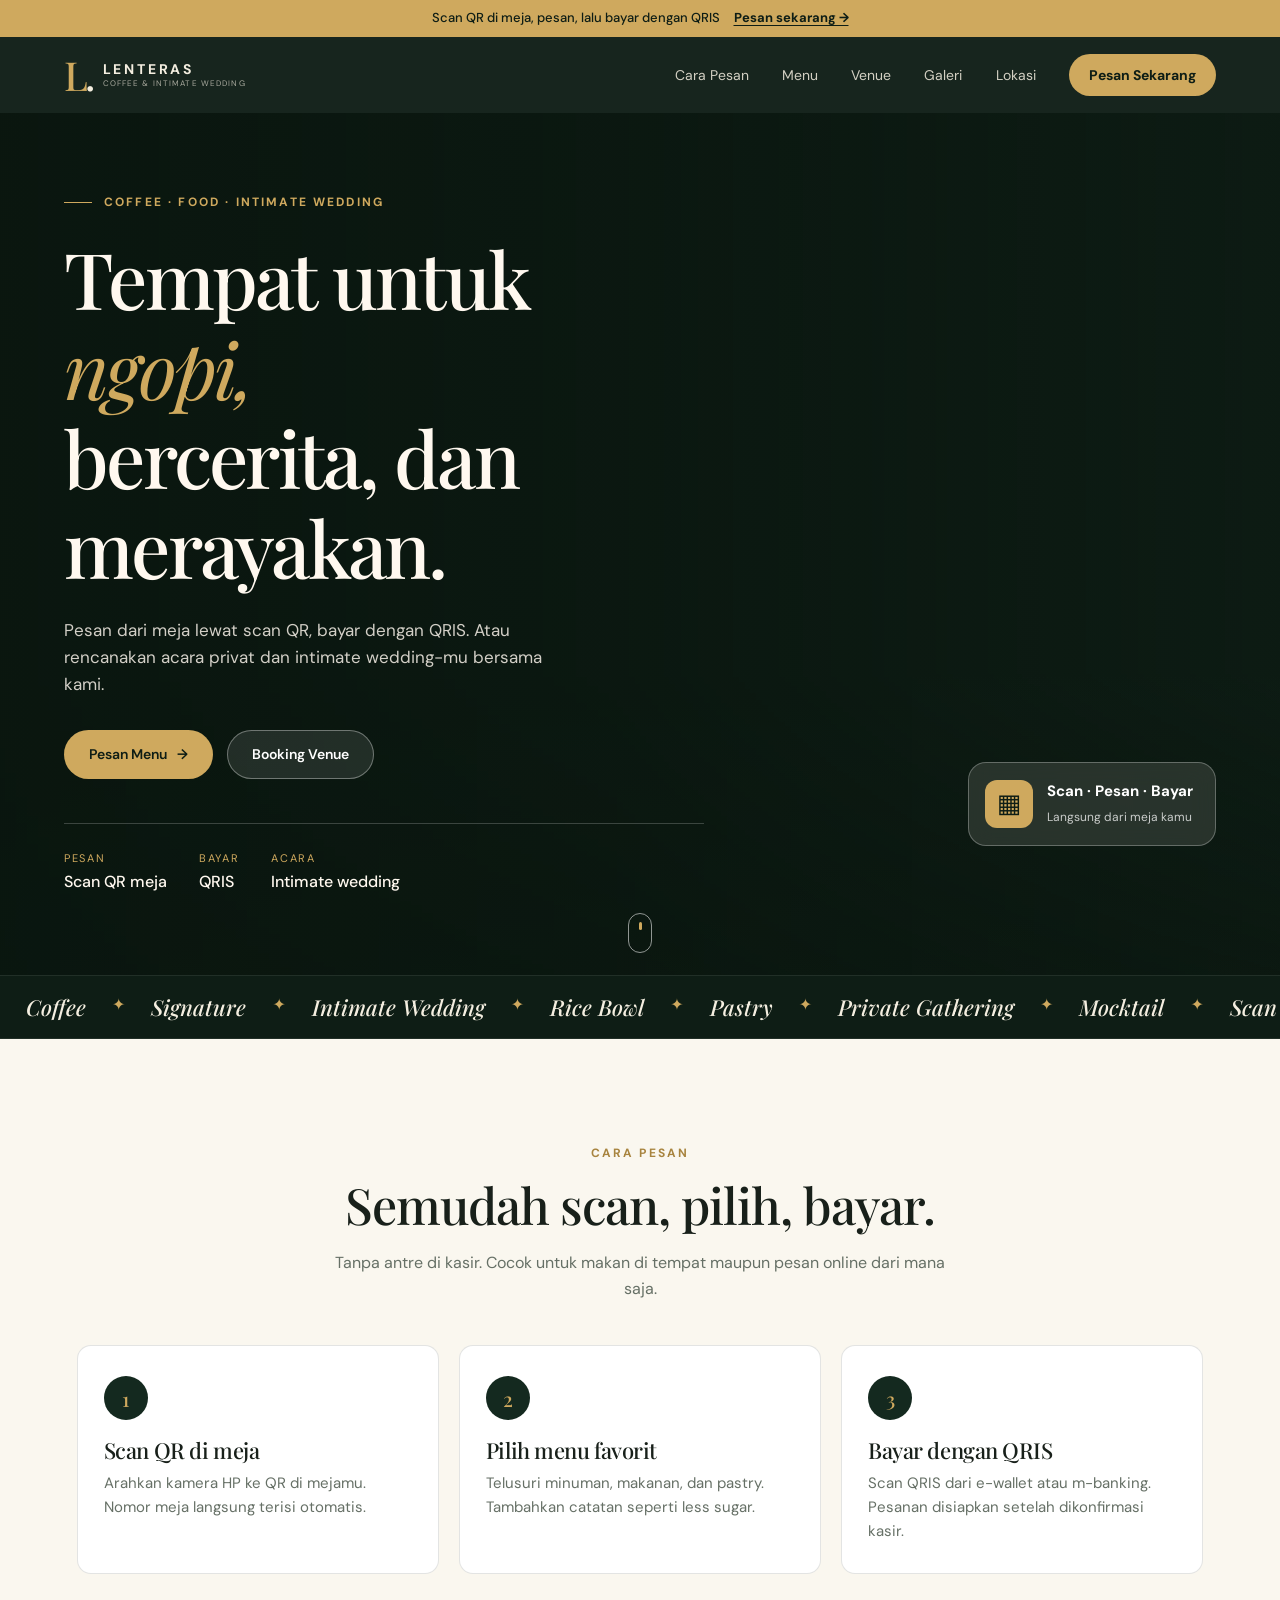
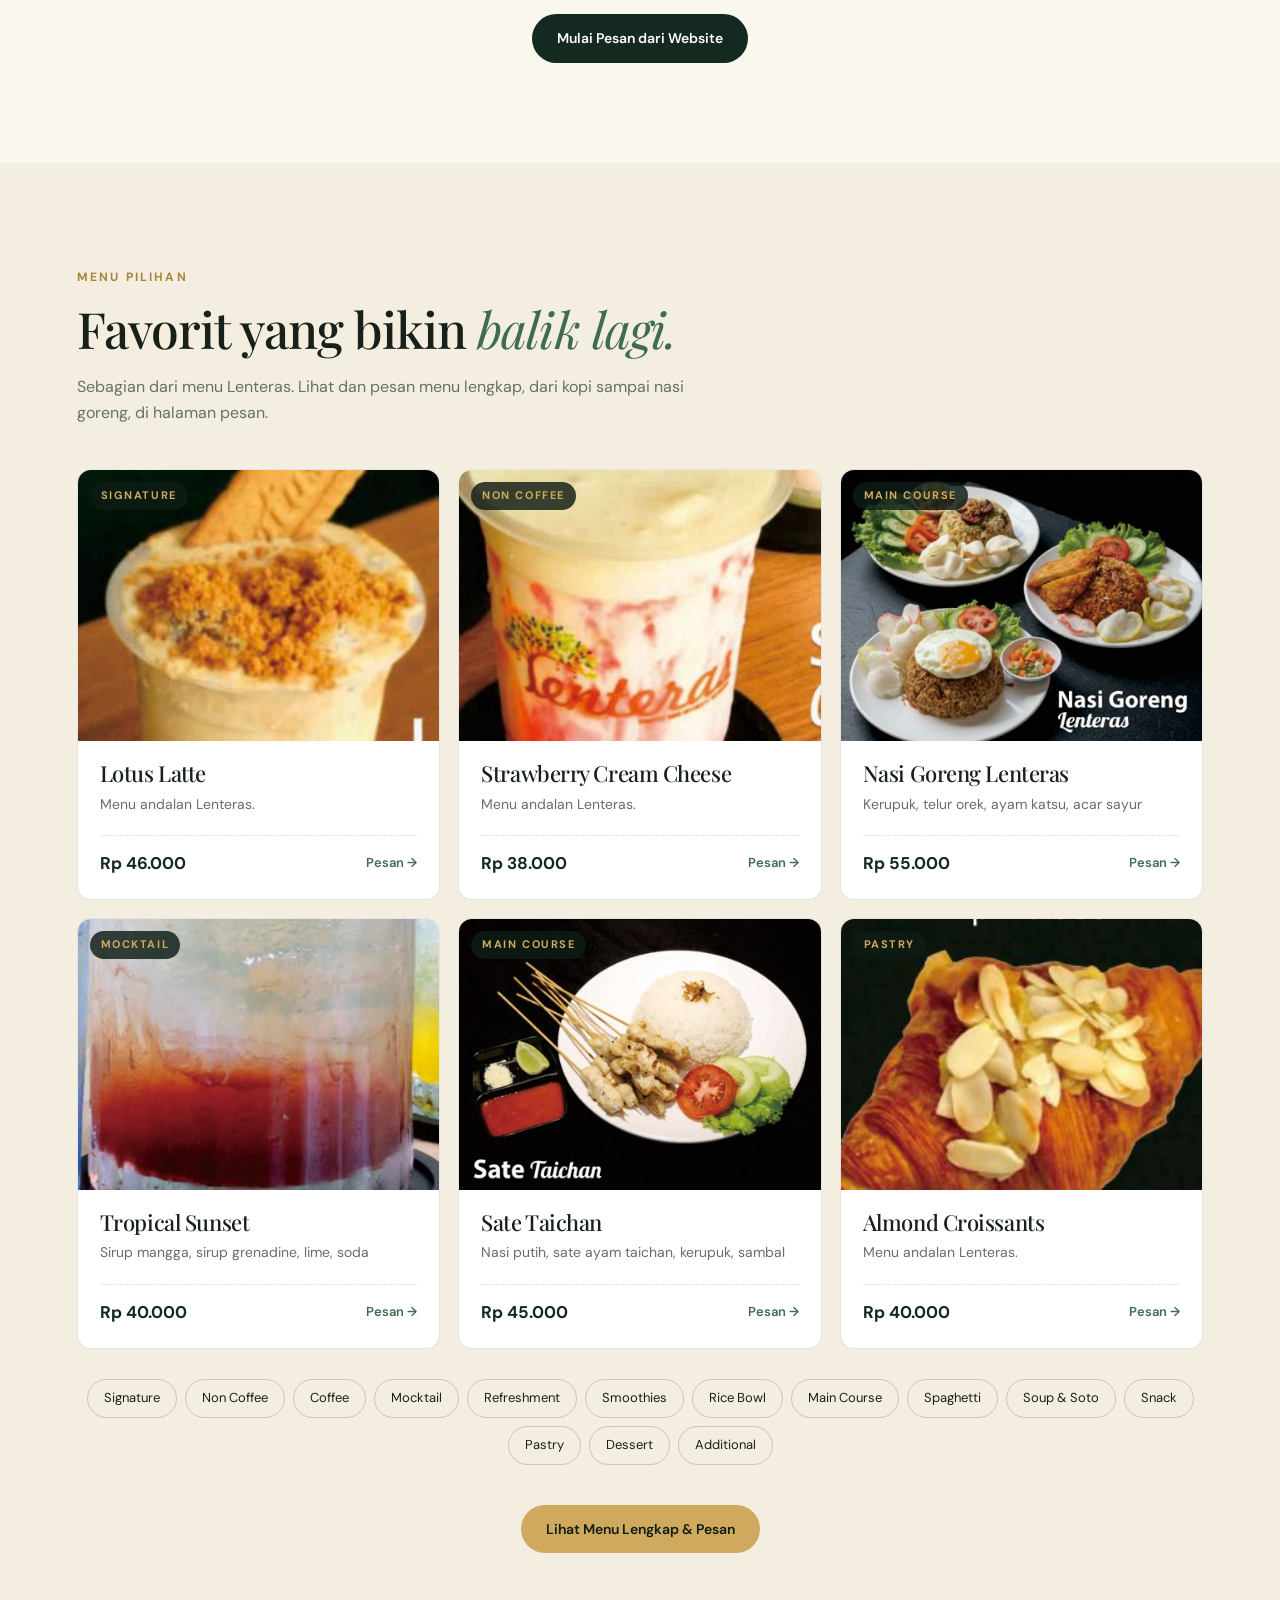
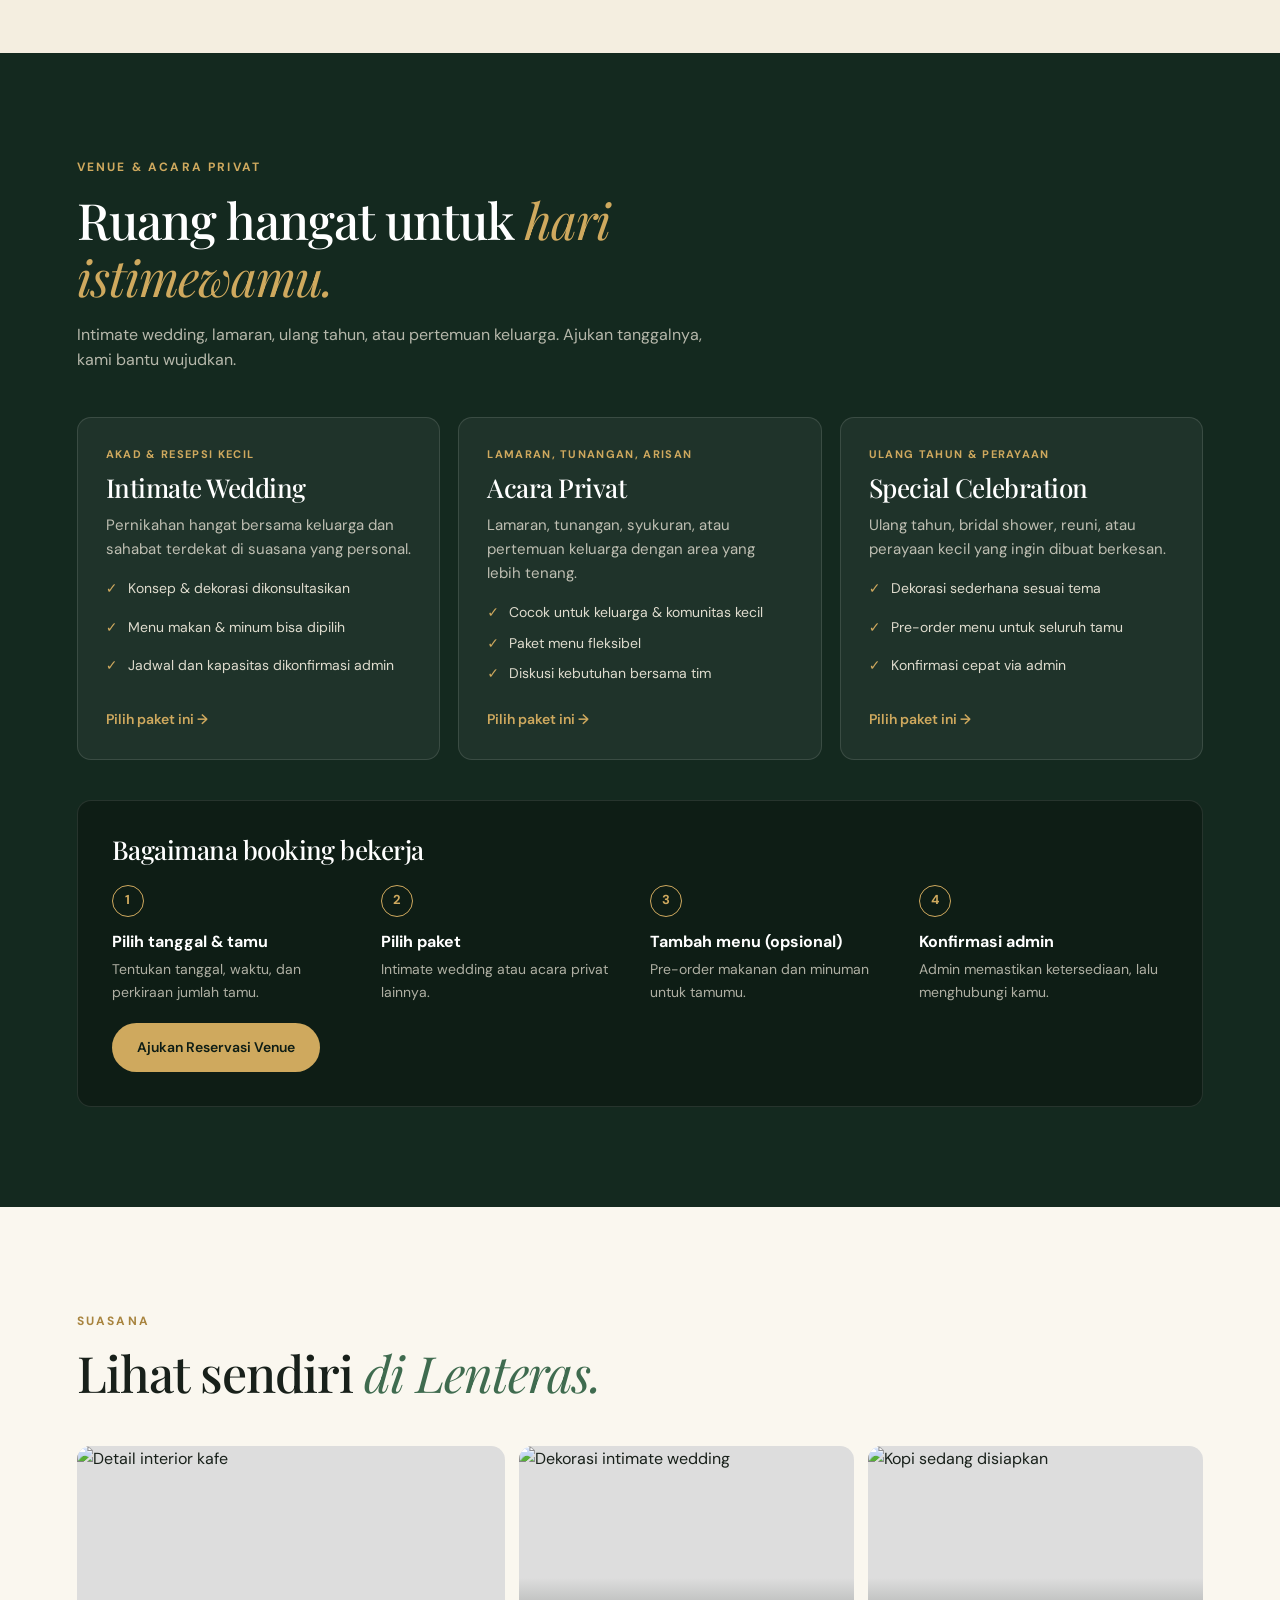
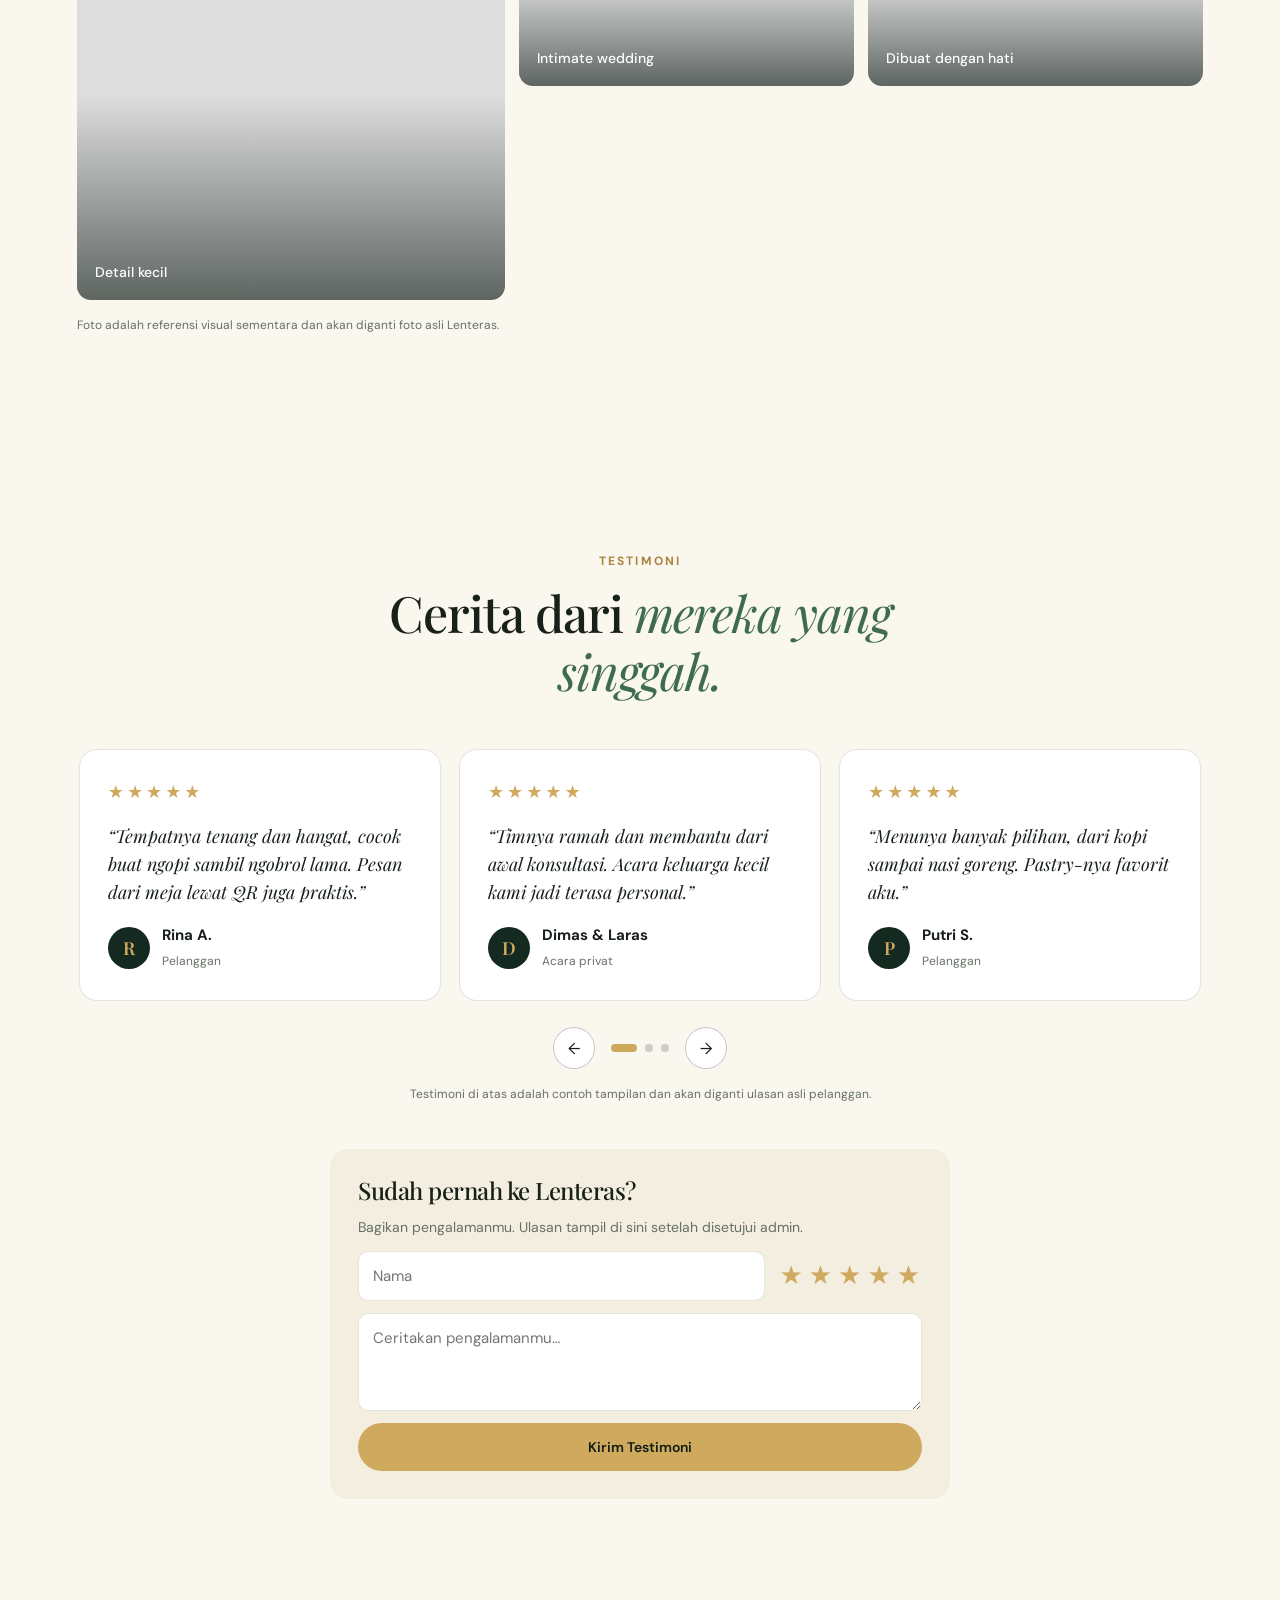
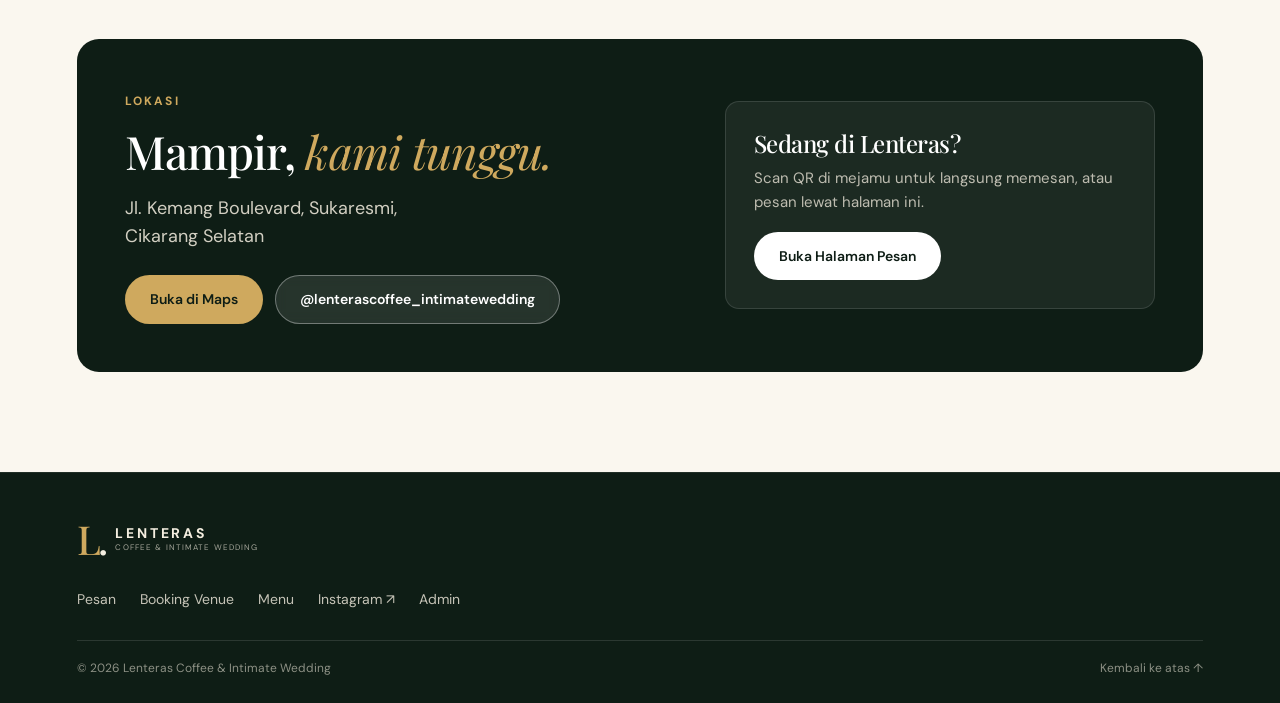
==== index.html @ 44ecfb8f "landingpage commit" ====
<!DOCTYPE html>
<html lang="id">
<head>
  <meta charset="UTF-8">
  <meta name="viewport" content="width=device-width, initial-scale=1.0">
  <meta name="theme-color" content="#12251c">
  <meta name="description" content="Lenteras Coffee & Intimate Wedding — pesan menu lewat scan QR, bayar dengan QRIS, dan booking venue untuk acara privat.">
  <title>Lenteras — Coffee & Intimate Wedding</title>
  <link rel="preconnect" href="https://fonts.googleapis.com">
  <link rel="preconnect" href="https://fonts.gstatic.com" crossorigin>
  <link href="https://fonts.googleapis.com/css2?family=DM+Sans:wght@400;500;600;700&family=Playfair+Display:ital,wght@0,400;0,500;0,600;0,700;1,400;1,500&display=swap" rel="stylesheet">
  <link rel="stylesheet" href="style.css">
  <link rel="stylesheet" href="responsive.css">
</head>
<body>
  <div class="announcement">
    <span>Scan QR di meja, pesan, lalu bayar dengan QRIS</span>
    <a href="order.html">Pesan sekarang →</a>
  </div>

  <header class="site-header" id="top">
    <a class="brand" href="#top" aria-label="Lenteras beranda">
      <span class="brand-mark">L<span>.</span></span>
      <span class="brand-copy"><strong>LENTERAS</strong><small>COFFEE & INTIMATE WEDDING</small></span>
    </a>
    <button class="menu-toggle" aria-label="Buka navigasi" aria-expanded="false"><span></span><span></span></button>
    <nav class="main-nav" aria-label="Navigasi utama">
      <a href="#cara-pesan">Cara Pesan</a>
      <a href="#menu">Menu</a>
      <a href="#venue">Venue</a>
      <a href="#gallery">Galeri</a>
      <a href="#kontak">Lokasi</a>
      <a class="nav-cta" href="order.html">Pesan Sekarang</a>
    </nav>
  </header>

  <main>
    <section class="hero">
      <div class="hero-image" role="img" aria-label="Suasana Lenteras yang hangat"></div>
      <div class="hero-shade"></div>
      <div class="hero-content">
        <p class="eyebrow"><span></span> COFFEE · FOOD · INTIMATE WEDDING</p>
        <h1>Tempat untuk <em>ngopi,</em><br>bercerita, dan<br>merayakan.</h1>
        <p class="hero-description">Pesan dari meja lewat scan QR, bayar dengan QRIS. Atau rencanakan acara privat dan intimate wedding-mu bersama kami.</p>
        <div class="hero-actions">
          <a class="btn btn-gold" href="order.html">Pesan Menu <span>→</span></a>
          <a class="btn btn-glass" href="booking.html">Booking Venue</a>
        </div>
        <dl class="hero-facts">
          <div><dt>Pesan</dt><dd>Scan QR meja</dd></div>
          <div><dt>Bayar</dt><dd>QRIS</dd></div>
          <div><dt>Acara</dt><dd>Intimate wedding</dd></div>
        </dl>
      </div>
      <div class="hero-badge" aria-hidden="true">
        <span class="hb-icon">▦</span>
        <div><b>Scan · Pesan · Bayar</b><small>Langsung dari meja kamu</small></div>
      </div>
      <a class="scroll-cue" href="#cara-pesan" aria-label="Scroll ke bawah"><span></span></a>
    </section>

    <div class="marquee" aria-hidden="true"><div class="marquee-track" id="marqueeTrack"></div></div>

    <section class="how section-pad" id="cara-pesan">
      <div class="section-head center">
        <span class="kicker">CARA PESAN</span>
        <h2>Semudah scan, pilih, bayar.</h2>
        <p>Tanpa antre di kasir. Cocok untuk makan di tempat maupun pesan online dari mana saja.</p>
      </div>
      <ol class="steps">
        <li><span class="step-no">1</span><h3>Scan QR di meja</h3><p>Arahkan kamera HP ke QR di mejamu. Nomor meja langsung terisi otomatis.</p></li>
        <li><span class="step-no">2</span><h3>Pilih menu favorit</h3><p>Telusuri minuman, makanan, dan pastry. Tambahkan catatan seperti less sugar.</p></li>
        <li><span class="step-no">3</span><h3>Bayar dengan QRIS</h3><p>Scan QRIS dari e-wallet atau m-banking. Pesanan disiapkan setelah dikonfirmasi kasir.</p></li>
      </ol>
      <div class="center-action">
        <a class="btn btn-dark" href="order.html">Mulai Pesan dari Website</a>
      </div>
    </section>

    <section class="menu-section section-pad" id="menu">
      <div class="section-head">
        <span class="kicker">MENU PILIHAN</span>
        <h2>Favorit yang bikin <em>balik lagi.</em></h2>
        <p>Sebagian dari menu Lenteras. Lihat dan pesan menu lengkap, dari kopi sampai nasi goreng, di halaman pesan.</p>
      </div>
      <div class="fav-grid" id="favGrid"></div>
      <div class="cat-strip" id="catStrip" aria-label="Kategori menu"></div>
      <div class="center-action"><a class="btn btn-gold" href="order.html">Lihat Menu Lengkap &amp; Pesan</a></div>
    </section>

    <section class="venue-section section-pad" id="venue">
      <div class="section-head">
        <span class="kicker">VENUE &amp; ACARA PRIVAT</span>
        <h2>Ruang hangat untuk <em>hari istimewamu.</em></h2>
        <p>Intimate wedding, lamaran, ulang tahun, atau pertemuan keluarga. Ajukan tanggalnya, kami bantu wujudkan.</p>
      </div>
      <div class="pkg-grid" id="pkgGrid"></div>
      <div class="book-flow">
        <h3>Bagaimana booking bekerja</h3>
        <ol>
          <li><b>Pilih tanggal &amp; tamu</b><span>Tentukan tanggal, waktu, dan perkiraan jumlah tamu.</span></li>
          <li><b>Pilih paket</b><span>Intimate wedding atau acara privat lainnya.</span></li>
          <li><b>Tambah menu (opsional)</b><span>Pre-order makanan dan minuman untuk tamumu.</span></li>
          <li><b>Konfirmasi admin</b><span>Admin memastikan ketersediaan, lalu menghubungi kamu.</span></li>
        </ol>
        <a class="btn btn-gold" href="booking.html">Ajukan Reservasi Venue</a>
      </div>
    </section>

    <section class="gallery-section section-pad" id="gallery">
      <div class="section-head">
        <span class="kicker">SUASANA</span>
        <h2>Lihat sendiri <em>di Lenteras.</em></h2>
      </div>
      <div class="gallery-grid">
        <div class="gallery-item gallery-tall"><img src="https://images.unsplash.com/photo-1493857671505-72967e2e2760?auto=format&fit=crop&w=1000&q=85" alt="Detail interior kafe" loading="lazy"><span>Detail kecil</span></div>
        <div class="gallery-item"><img src="https://images.unsplash.com/photo-1519167758481-83f550bb49b3?auto=format&fit=crop&w=900&q=85" alt="Dekorasi intimate wedding" loading="lazy"><span>Intimate wedding</span></div>
        <div class="gallery-item"><img src="https://images.unsplash.com/photo-1495474472287-4d71bcdd2085?auto=format&fit=crop&w=900&q=85" alt="Kopi sedang disiapkan" loading="lazy"><span>Dibuat dengan hati</span></div>
      </div>
      <p class="disclaimer">Foto adalah referensi visual sementara dan akan diganti foto asli Lenteras.</p>
    </section>

    <section class="testi-section section-pad" id="testimoni">
      <div class="section-head center">
        <span class="kicker">TESTIMONI</span>
        <h2>Cerita dari <em>mereka yang singgah.</em></h2>
      </div>
      <div class="testi" id="testi">
        <div class="testi-track" id="testiTrack"></div>
        <div class="testi-nav"><button type="button" id="tPrev" aria-label="Sebelumnya">←</button><div class="testi-dots" id="tDots"></div><button type="button" id="tNext" aria-label="Berikutnya">→</button></div>
      </div>
      <p class="disclaimer center" id="testiNote">Testimoni di atas adalah contoh tampilan dan akan diganti ulasan asli pelanggan.</p>
      <form class="review-form" id="reviewForm">
        <h3>Sudah pernah ke Lenteras?</h3>
        <p>Bagikan pengalamanmu. Ulasan tampil di sini setelah disetujui admin.</p>
        <div class="grid-2r">
          <input id="rvName" type="text" placeholder="Nama" maxlength="40" required aria-label="Nama">
          <div class="stars-input" id="rvStars" role="radiogroup" aria-label="Penilaian"></div>
        </div>
        <textarea id="rvText" rows="3" maxlength="300" placeholder="Ceritakan pengalamanmu…" required aria-label="Ulasan"></textarea>
        <button class="btn btn-gold" type="submit">Kirim Testimoni</button>
      </form>
    </section>

    <section class="contact-section section-pad" id="kontak">
      <div class="contact-card">
        <div>
          <span class="kicker light">LOKASI</span>
          <h2>Mampir, <em>kami tunggu.</em></h2>
          <p class="contact-addr">Jl. Kemang Boulevard, Sukaresmi,<br>Cikarang Selatan</p>
          <div class="contact-actions">
            <a class="btn btn-gold" href="https://www.google.com/maps/search/?api=1&query=Lenteras+Coffee+Intimate+Wedding+Jl.+Kemang+Boulevard+Sukaresmi+Cikarang+Selatan" target="_blank" rel="noopener">Buka di Maps</a>
            <a class="btn btn-glass" href="https://www.instagram.com/lenterascoffee_intimatewedding/" target="_blank" rel="noopener">@lenterascoffee_intimatewedding</a>
          </div>
        </div>
        <div class="contact-cta">
          <h3>Sedang di Lenteras?</h3>
          <p>Scan QR di mejamu untuk langsung memesan, atau pesan lewat halaman ini.</p>
          <a class="btn btn-light" href="order.html">Buka Halaman Pesan</a>
        </div>
      </div>
    </section>
  </main>

  <footer class="site-footer">
    <a class="brand footer-brand" href="#top"><span class="brand-mark">L<span>.</span></span><span class="brand-copy"><strong>LENTERAS</strong><small>COFFEE & INTIMATE WEDDING</small></span></a>
    <div class="footer-links"><a href="order.html">Pesan</a><a href="booking.html">Booking Venue</a><a href="#menu">Menu</a><a href="https://www.instagram.com/lenterascoffee_intimatewedding/" target="_blank" rel="noopener">Instagram ↗</a><a href="admin.html">Admin</a></div>
    <div class="footer-bottom"><span>© <span id="year"></span> Lenteras Coffee &amp; Intimate Wedding</span><a href="#top">Kembali ke atas ↑</a></div>
  </footer>

  <script src="data.js"></script>
  <script src="core.js"></script>
  <script src="script.js"></script>
</body>
</html>
---- style.css ----
/* LENTERAS — Coffee & Intimate Wedding
   Gaya bersama (token, tombol, header) + landing page. Gaya halaman aplikasi ada di app.css. */
:root {
  --forest-900: #0e1d15;
  --forest-800: #14291f;
  --forest-700: #1d3a2b;
  --moss: #3f6b4f;
  --cream: #f4eee0;
  --paper: #faf7ef;
  --gold: #cfa95e;
  --gold-dark: #a8843f;
  --ink: #18201a;
  --muted: #667066;
  --line: rgba(24, 32, 26, .12);
  --serif: "Playfair Display", Georgia, serif;
  --sans: "DM Sans", system-ui, Arial, sans-serif;
  --radius: 14px;
  --shadow: 0 18px 50px rgba(14, 29, 21, .12);
}
* { box-sizing: border-box; }
html { scroll-behavior: smooth; scroll-padding-top: 90px; }
body { margin: 0; background: var(--paper); color: var(--ink); font-family: var(--sans); font-size: 16px; line-height: 1.6; -webkit-font-smoothing: antialiased; }
body.no-scroll { overflow: hidden; }
img { display: block; width: 100%; height: 100%; object-fit: cover; }
a { color: inherit; text-decoration: none; }
button, input, select, textarea { font: inherit; color: inherit; }
button { cursor: pointer; }
[hidden] { display: none !important; }
:focus-visible { outline: 2px solid var(--gold); outline-offset: 2px; }
h1, h2, h3 { font-family: var(--serif); font-weight: 500; line-height: 1.15; letter-spacing: -.02em; margin: 0; }
em { font-style: italic; }

/* ---- Tombol ---- */
.btn { display: inline-flex; align-items: center; justify-content: center; gap: 10px; min-height: 48px; padding: 12px 24px; border: 1px solid transparent; border-radius: 999px; font-size: 14px; font-weight: 600; transition: transform .2s, background .2s, border-color .2s; text-align: center; }
.btn:hover { transform: translateY(-1px); }
.btn-gold { background: var(--gold); color: var(--forest-900); }
.btn-gold:hover { background: #dcb96f; }
.btn-dark { background: var(--forest-800); color: #fff; }
.btn-dark:hover { background: var(--forest-700); }
.btn-glass { background: rgba(255,255,255,.1); border-color: rgba(255,255,255,.35); color: #fff; backdrop-filter: blur(6px); }
.btn-glass:hover { background: rgba(255,255,255,.2); }
.btn-light { background: #fff; color: var(--forest-900); }
.btn-outline { background: transparent; border-color: rgba(24,32,26,.25); color: var(--ink); }
.btn-outline:hover { border-color: var(--forest-800); background: rgba(20,41,31,.05); }
.btn-ghost { background: transparent; color: var(--muted); }
.btn-sm { min-height: 38px; padding: 8px 16px; font-size: 13px; }
.center-action { display: flex; justify-content: center; margin-top: 40px; }

/* ---- Header ---- */
.announcement { display: flex; justify-content: center; align-items: center; gap: 14px; flex-wrap: wrap; padding: 8px 16px; background: var(--gold); color: var(--forest-900); font-size: 13px; font-weight: 500; text-align: center; }
.announcement a { font-weight: 700; text-decoration: underline; text-underline-offset: 3px; }
.site-header { height: 76px; padding: 0 max(5%, calc((100% - 1180px) / 2)); display: flex; justify-content: space-between; align-items: center; background: rgba(14, 29, 21, .96); backdrop-filter: blur(10px); color: #f4eee0; position: sticky; top: 0; z-index: 30; }
.brand { display: inline-flex; align-items: center; gap: 11px; flex-shrink: 0; }
.brand-mark { font: 500 40px/.9 var(--serif); letter-spacing: -.08em; color: var(--gold); }
.brand-mark span { color: #f4eee0; }
.brand-copy { display: flex; flex-direction: column; gap: 3px; line-height: 1; }
.brand-copy strong { font-size: 14px; letter-spacing: .2em; font-weight: 700; }
.brand-copy small { font-size: 8px; letter-spacing: .14em; opacity: .65; }
.main-nav { display: flex; align-items: center; gap: clamp(16px, 2.6vw, 34px); font-size: 14px; }
.main-nav > a:not(.nav-cta) { opacity: .85; transition: opacity .2s, color .2s; }
.main-nav > a:not(.nav-cta):hover { opacity: 1; color: var(--gold); }
.nav-cta { padding: 10px 20px; background: var(--gold); color: var(--forest-900); border-radius: 999px; font-weight: 700; }
.menu-toggle { display: none; border: 0; background: transparent; padding: 12px; }
.menu-toggle span { width: 24px; height: 2px; display: block; background: currentColor; margin: 5px 0; }

/* ---- Hero ---- */
.hero { min-height: min(760px, calc(100svh - 106px)); position: relative; display: flex; align-items: center; overflow: hidden; background: var(--forest-900); color: #fff8ef; padding: 80px max(5%, calc((100% - 1180px) / 2)); }
.hero-image { position: absolute; inset: -4% 0; animation: kenburns 22s ease-in-out infinite alternate; will-change: transform; background: url("https://images.unsplash.com/photo-1442512595331-e89e73853f31?auto=format&fit=crop&w=2200&q=90") center 54%/cover; }
.hero::after { content: ""; position: absolute; inset: 0; background: linear-gradient(90deg, rgba(10,22,15,.92) 0%, rgba(10,22,15,.7) 48%, rgba(10,22,15,.25) 100%), linear-gradient(0deg, rgba(10,22,15,.5), transparent 35%); }
.hero-content { position: relative; z-index: 1; max-width: 640px; animation: fadeUp .8s both; }
.eyebrow { display: flex; align-items: center; gap: 12px; font-size: 12px; letter-spacing: .18em; font-weight: 700; color: var(--gold); margin: 0 0 22px; }
.eyebrow span { width: 28px; height: 1px; background: var(--gold); }
.hero h1 { font-size: clamp(42px, 6.4vw, 78px); letter-spacing: -.035em; }
.hero h1 em, .section-head h2 em, .contact-card h2 em { color: var(--gold); font-weight: 400; }
.hero-description { max-width: 480px; color: rgba(255,248,239,.82); font-size: 17px; margin: 24px 0 32px; }
.hero-actions { display: flex; gap: 14px; flex-wrap: wrap; }
.hero-facts { display: flex; gap: 32px; flex-wrap: wrap; margin: 44px 0 0; padding-top: 26px; border-top: 1px solid rgba(255,255,255,.2); }
.hero-facts dt { font-size: 11px; letter-spacing: .15em; text-transform: uppercase; color: var(--gold); }
.hero-facts dd { margin: 2px 0 0; font-weight: 500; }

/* ---- Section dasar ---- */
.section-pad { padding: 100px max(6%, calc((100% - 1180px) / 2)); }
.section-head { max-width: 640px; margin-bottom: 44px; }
.section-head.center { text-align: center; margin-left: auto; margin-right: auto; }
.section-head h2 { font-size: clamp(32px, 4.2vw, 50px); margin: 12px 0 16px; }
.section-head h2 em { color: var(--moss); }
.section-head p { color: var(--muted); margin: 0; }
.kicker { font-size: 12px; letter-spacing: .18em; font-weight: 700; color: var(--gold-dark); }
.kicker.light { color: var(--gold); }

/* ---- Cara pesan ---- */
.how { background: var(--paper); }
.steps { list-style: none; margin: 0; padding: 0; display: grid; grid-template-columns: repeat(3, 1fr); gap: 20px; }
.steps li { background: #fff; border: 1px solid var(--line); border-radius: var(--radius); padding: 30px 26px; position: relative; }
.step-no { display: grid; place-items: center; width: 44px; height: 44px; border-radius: 50%; background: var(--forest-800); color: var(--gold); font: 500 20px var(--serif); margin-bottom: 18px; }
.steps h3 { font-size: 22px; margin-bottom: 8px; }
.steps p { margin: 0; color: var(--muted); font-size: 15px; }

/* ---- Menu ---- */
.menu-section { background: var(--cream); }
.fav-grid { display: grid; grid-template-columns: repeat(3, 1fr); gap: 18px; }
.fav-card { background: #fff; border: 1px solid var(--line); border-radius: var(--radius); overflow: hidden; display: flex; flex-direction: column; transition: transform .3s, box-shadow .3s; }
.fav-img { position: relative; display: block; aspect-ratio: 4 / 3; background: var(--forest-800); overflow: hidden; }
.fav-img img { transition: transform .7s cubic-bezier(.2,.7,.2,1); }
.fav-card:hover .fav-img img { transform: scale(1.08); }
.fav-img .fav-cat { position: absolute; left: 12px; top: 12px; padding: 5px 11px; border-radius: 999px; background: rgba(14,29,21,.82); color: var(--gold); }
.fav-body { padding: 20px 22px 22px; display: flex; flex-direction: column; gap: 6px; flex: 1; }
.fav-card:hover { transform: translateY(-4px); box-shadow: var(--shadow); }
.fav-cat { font-size: 11px; letter-spacing: .14em; text-transform: uppercase; color: var(--gold-dark); font-weight: 700; }
.fav-card h3 { font-size: 22px; }
.fav-card p { margin: 0; color: var(--muted); font-size: 14px; flex: 1; }
.fav-foot { display: flex; justify-content: space-between; align-items: center; margin-top: 14px; padding-top: 14px; border-top: 1px dashed var(--line); }
.fav-foot b { font-size: 17px; color: var(--forest-800); }
.fav-foot i { font-style: normal; font-size: 13px; font-weight: 600; color: var(--moss); }
.cat-strip { display: flex; flex-wrap: wrap; gap: 8px; margin-top: 30px; justify-content: center; }
.cat-strip a { padding: 8px 16px; border: 1px solid rgba(24,32,26,.2); border-radius: 999px; font-size: 13px; transition: .2s; }
.cat-strip a:hover { background: var(--forest-800); border-color: var(--forest-800); color: #fff; }

/* ---- Venue ---- */
.venue-section { background: var(--forest-800); color: #f4eee0; }
.venue-section .section-head h2 { color: #fff; }
.venue-section .section-head h2 em { color: var(--gold); }
.venue-section .section-head p { color: rgba(244,238,224,.72); }
.venue-section .kicker { color: var(--gold); }
.pkg-grid { display: grid; grid-template-columns: repeat(3, 1fr); gap: 18px; }
.pkg-tile { background: rgba(255,255,255,.05); border: 1px solid rgba(255,255,255,.12); border-radius: var(--radius); padding: 28px; display: flex; flex-direction: column; gap: 10px; }
.pkg-tile small { color: var(--gold); letter-spacing: .12em; text-transform: uppercase; font-size: 11px; font-weight: 700; }
.pkg-tile h3 { font-size: 26px; color: #fff; }
.pkg-tile p { margin: 0; color: rgba(244,238,224,.75); font-size: 15px; }
.pkg-tile ul { margin: 6px 0 0; padding: 0; list-style: none; flex: 1; display: grid; gap: 8px; font-size: 14px; }
.pkg-tile li { padding-left: 22px; position: relative; color: rgba(244,238,224,.9); }
.pkg-tile li::before { content: "✓"; position: absolute; left: 0; color: var(--gold); }
.pkg-tile > a { margin-top: 14px; color: var(--gold); font-weight: 600; font-size: 14px; }
.pkg-tile > a:hover { text-decoration: underline; }
.book-flow { margin-top: 40px; padding: 34px; border-radius: var(--radius); background: var(--forest-900); border: 1px solid rgba(255,255,255,.1); display: grid; grid-template-columns: 1fr; gap: 20px; }
.book-flow h3 { font-size: 26px; color: #fff; }
.book-flow ol { list-style: none; margin: 0; padding: 0; display: grid; grid-template-columns: repeat(4, 1fr); gap: 20px; counter-reset: s; }
.book-flow li { counter-increment: s; display: flex; flex-direction: column; gap: 4px; font-size: 14px; color: rgba(244,238,224,.7); }
.book-flow li::before { content: counter(s); display: grid; place-items: center; width: 30px; height: 30px; border-radius: 50%; border: 1px solid var(--gold); color: var(--gold); font-size: 13px; font-weight: 700; margin-bottom: 8px; }
.book-flow li b { color: #fff; font-size: 16px; }
.book-flow .btn { justify-self: start; }

/* ---- Galeri ---- */
.gallery-grid { display: grid; grid-template-columns: 1.15fr .9fr .9fr; grid-template-rows: 240px 200px; gap: 14px; }
.gallery-item { position: relative; overflow: hidden; border-radius: var(--radius); background: #ddd; }
.gallery-item img { transition: transform .7s; }
.gallery-item:hover img { transform: scale(1.05); }
.gallery-item::after { content: ""; position: absolute; inset: 0; background: linear-gradient(0deg, rgba(10,22,15,.6), transparent 45%); }
.gallery-tall { grid-row: span 2; }
.gallery-item span { position: absolute; z-index: 1; bottom: 16px; left: 18px; color: #fff; font-size: 14px; font-weight: 500; }
.disclaimer { font-size: 12px; color: var(--muted); margin-top: 16px; }

/* ---- Kontak ---- */
.contact-section { padding-top: 40px; }
.contact-card { display: grid; grid-template-columns: 1.3fr 1fr; gap: 40px; padding: 48px; border-radius: 22px; background: var(--forest-900); color: #f4eee0; }
.contact-card h2 { font-size: clamp(32px, 4vw, 46px); margin: 12px 0 16px; color: #fff; }
.contact-addr { font-size: 18px; margin: 0 0 24px; color: rgba(244,238,224,.85); }
.contact-actions { display: flex; flex-wrap: wrap; gap: 12px; }
.contact-cta { padding: 28px; border-radius: var(--radius); background: rgba(255,255,255,.06); border: 1px solid rgba(255,255,255,.12); align-self: center; }
.contact-cta h3 { font-size: 24px; margin-bottom: 8px; color: #fff; }
.contact-cta p { color: rgba(244,238,224,.75); font-size: 15px; margin: 0 0 18px; }

/* ---- Footer ---- */
.site-footer { padding: 48px max(6%, calc((100% - 1180px) / 2)) 24px; background: var(--forest-900); color: #f4eee0; border-top: 1px solid rgba(255,255,255,.08); }
.footer-links { display: flex; gap: 24px; flex-wrap: wrap; font-size: 14px; color: rgba(244,238,224,.8); padding: 26px 0 30px; }
.footer-links a:hover { color: var(--gold); }
.footer-bottom { display: flex; justify-content: space-between; gap: 20px; flex-wrap: wrap; padding-top: 18px; border-top: 1px solid rgba(255,255,255,.12); font-size: 12px; color: rgba(244,238,224,.55); }

/* ---- Toast ---- */
.toast { position: fixed; bottom: 24px; left: 50%; transform: translate(-50%, 20px); opacity: 0; pointer-events: none; padding: 13px 20px; border-radius: 999px; background: var(--forest-900); color: #fff; font-size: 14px; z-index: 200; transition: .25s; max-width: calc(100% - 32px); box-shadow: var(--shadow); }
.toast.show { opacity: 1; transform: translate(-50%, 0); }

@keyframes kenburns { from { scale: 1; } to { scale: 1.1; } }
@keyframes fadeUp { from { opacity: 0; transform: translateY(16px); } to { opacity: 1; transform: translateY(0); } }

@media (max-width: 960px) {
  .steps, .fav-grid, .pkg-grid { grid-template-columns: 1fr 1fr; }
  .book-flow ol { grid-template-columns: 1fr 1fr; }
  .contact-card { grid-template-columns: 1fr; padding: 36px 28px; }
}
@media (max-width: 760px) {
  .site-header { height: 68px; }
  .menu-toggle { display: block; }
  .main-nav { display: none; position: absolute; top: 68px; left: 0; right: 0; padding: 12px 5% 24px; background: var(--forest-900); flex-direction: column; align-items: stretch; gap: 0; box-shadow: 0 20px 30px rgba(0,0,0,.25); }
  .main-nav.open { display: flex; }
  .main-nav > a { padding: 14px 0; border-bottom: 1px solid rgba(255,255,255,.08); }
  .main-nav .nav-cta { text-align: center; margin-top: 14px; border: 0; padding: 14px; }
  .hero { padding: 64px 6% 56px; min-height: 0; }
  .hero::after { background: linear-gradient(180deg, rgba(10,22,15,.75), rgba(10,22,15,.88)); }
  .hero-description { font-size: 16px; }
  .hero-facts { gap: 22px; margin-top: 34px; }
  .section-pad { padding: 68px 6%; }
  .steps, .fav-grid, .pkg-grid { grid-template-columns: 1fr; }
  .gallery-grid { grid-template-columns: 1fr 1fr; grid-template-rows: 220px 160px; gap: 10px; }
  .book-flow { padding: 26px 22px; }
  .book-flow ol { grid-template-columns: 1fr; }
}
@media (max-width: 400px) {
  .brand-copy small { display: none; }
  .hero-actions .btn { width: 100%; }
}
@media (prefers-reduced-motion: reduce) {
  *, *::before, *::after { scroll-behavior: auto !important; animation-duration: .01ms !important; transition-duration: .01ms !important; }
}

/* ================= Animasi & testimoni ================= */
.site-header { transition: height .3s, background .3s, box-shadow .3s; }
.site-header.scrolled { height: 62px; background: rgba(14,29,21,.98); box-shadow: 0 8px 24px rgba(0,0,0,.25); }
.hero-content > * { animation: fadeUp .8s both; }
.hero-content .eyebrow { animation-delay: .05s; }
.hero-content h1 { animation-delay: .18s; }
.hero-content .hero-description { animation-delay: .32s; }
.hero-content .hero-actions { animation-delay: .46s; }
.hero-content .hero-facts { animation-delay: .6s; }
.hero-badge { position: absolute; z-index: 1; right: max(5%, calc((100% - 1180px) / 2)); bottom: 15%; display: flex; align-items: center; gap: 14px; padding: 16px 22px 16px 16px; border-radius: 18px; background: rgba(250,247,239,.12); border: 1px solid rgba(255,255,255,.28); backdrop-filter: blur(12px); color: #fff; animation: floaty 5s ease-in-out infinite; }
.hb-icon { display: grid; place-items: center; width: 48px; height: 48px; border-radius: 12px; background: var(--gold); color: var(--forest-900); font-size: 26px; }
.hero-badge b { display: block; font-size: 15px; }
.hero-badge small { opacity: .75; font-size: 12px; }
.scroll-cue { position: absolute; z-index: 1; left: 50%; bottom: 22px; width: 24px; height: 40px; margin-left: -12px; border: 1.5px solid rgba(255,255,255,.55); border-radius: 14px; }
.scroll-cue span { position: absolute; left: 50%; top: 8px; width: 3px; height: 8px; margin-left: -1.5px; border-radius: 3px; background: var(--gold); animation: wheel 1.8s ease-in-out infinite; }
@keyframes floaty { 0%, 100% { transform: translateY(0); } 50% { transform: translateY(-10px); } }
@keyframes wheel { 0% { opacity: 0; transform: translateY(0); } 30% { opacity: 1; } 100% { opacity: 0; transform: translateY(14px); } }

.btn { position: relative; overflow: hidden; }
.btn-gold::after { content: ""; position: absolute; top: 0; left: -60%; width: 40%; height: 100%; background: linear-gradient(100deg, transparent, rgba(255,255,255,.55), transparent); transform: skewX(-20deg); animation: shine 4.5s ease-in-out infinite; pointer-events: none; }
@keyframes shine { 0%, 65% { left: -60%; } 100% { left: 130%; } }

.marquee { overflow: hidden; background: var(--forest-900); color: var(--gold); padding: 16px 0; border-block: 1px solid rgba(255,255,255,.08); }
.marquee-track { display: flex; width: max-content; animation: marquee 32s linear infinite; }
.marquee-track span { font: italic 500 22px var(--serif); padding: 0 26px; white-space: nowrap; color: #f4eee0; }
.marquee-track i { font-style: normal; color: var(--gold); }
.marquee:hover .marquee-track { animation-play-state: paused; }
@keyframes marquee { to { transform: translateX(-25%); } }

.step-no { transition: transform .4s, background .3s; }
.steps li { transition: transform .3s, box-shadow .3s; }
.steps li:hover { transform: translateY(-6px); box-shadow: var(--shadow); }
.steps li:hover .step-no { transform: rotate(-10deg) scale(1.1); background: var(--gold); color: var(--forest-900); }
.pkg-tile { transition: transform .3s, background .3s, border-color .3s; }
.pkg-tile:hover { transform: translateY(-6px); background: rgba(255,255,255,.09); border-color: rgba(207,169,94,.55); }

.reveal { opacity: 0; transform: translateY(28px); transition: opacity .8s cubic-bezier(.2,.7,.2,1) var(--d, 0ms), transform .8s cubic-bezier(.2,.7,.2,1) var(--d, 0ms); }
.reveal.in { opacity: 1; transform: none; }

/* Testimoni */
.testi-section { background: var(--paper); }
.testi { position: relative; }
.testi-track { display: flex; gap: 18px; overflow-x: auto; scroll-snap-type: x mandatory; scrollbar-width: none; padding: 6px 2px 14px; }
.testi-track::-webkit-scrollbar { display: none; }
.testi-card { flex: 0 0 calc((100% - 36px) / 3); scroll-snap-align: start; margin: 0; padding: 28px; background: #fff; border: 1px solid var(--line); border-radius: 18px; display: flex; flex-direction: column; gap: 16px; }
.stars { color: var(--gold); letter-spacing: 3px; font-size: 18px; }
.testi-card blockquote { margin: 0; font: italic 400 18px/1.55 var(--serif); flex: 1; }
.testi-card figcaption { display: flex; align-items: center; gap: 12px; }
.testi-card figcaption b { display: block; font-size: 15px; }
.testi-card figcaption small { color: var(--muted); font-size: 12px; }
.avatar { display: grid; place-items: center; width: 42px; height: 42px; border-radius: 50%; background: var(--forest-800); color: var(--gold); font: 600 18px var(--serif); }
.testi-nav { display: flex; justify-content: center; align-items: center; gap: 16px; margin-top: 12px; }
.testi-nav > button { width: 42px; height: 42px; border-radius: 50%; border: 1px solid rgba(24,32,26,.25); background: #fff; font-size: 16px; transition: .2s; }
.testi-nav > button:hover { background: var(--forest-800); color: #fff; }
.testi-dots { display: flex; gap: 8px; }
.testi-dots button { width: 8px; height: 8px; padding: 0; border: 0; border-radius: 999px; background: #c9cfc8; transition: .3s; }
.testi-dots button.on { width: 26px; background: var(--gold); }
.disclaimer.center { text-align: center; }
.review-form { max-width: 620px; margin: 44px auto 0; padding: 28px; border-radius: 18px; background: var(--cream); display: grid; gap: 12px; }
.review-form h3 { font-size: 24px; }
.review-form p { margin: 0; color: var(--muted); font-size: 14px; }
.review-form input, .review-form textarea { width: 100%; padding: 12px 14px; border: 1px solid var(--line); border-radius: 10px; background: #fff; font-size: 15px; outline: none; }
.review-form input:focus, .review-form textarea:focus { border-color: var(--forest-700); box-shadow: 0 0 0 3px rgba(63,107,79,.15); }
.grid-2r { display: grid; grid-template-columns: 1fr auto; gap: 12px; align-items: center; }
.stars-input { display: flex; gap: 2px; }
.stars-input button { border: 0; background: transparent; font-size: 26px; color: #c9cfc8; padding: 0 2px; transition: transform .15s, color .15s; }
.stars-input button.on { color: var(--gold); }
.stars-input button:hover { transform: scale(1.25); }
@media (max-width: 960px) { .testi-card { flex-basis: calc((100% - 18px) / 2); } .hero-badge { display: none; } }
@media (max-width: 760px) { .testi-card { flex-basis: 88%; } .grid-2r { grid-template-columns: 1fr; } .scroll-cue { display: none; } }
@media (prefers-reduced-motion: reduce) { .reveal { opacity: 1; transform: none; } .marquee-track, .hero-badge, .hero-image { animation: none !important; } }
---- responsive.css ----
/* ================= Responsif lanjutan ================= */
body { overflow-x: clip; }
@media (min-width: 1500px) {
  .hero { min-height: 780px; }
  .hero h1 { font-size: 84px; }
}
@media (max-width: 1100px) and (min-width: 761px) {
  .main-nav { gap: 16px; font-size: 13px; }
  .brand-copy small { display: none; }
  .hero h1 { font-size: clamp(40px, 6vw, 60px); }
  .contact-card { padding: 36px; gap: 28px; }
}
@media (max-width: 760px) {
  .announcement { flex-wrap: nowrap; gap: 8px; padding: 7px 12px; font-size: 12px; }
  .announcement span { overflow: hidden; text-overflow: ellipsis; white-space: nowrap; }
  .announcement a { white-space: nowrap; flex-shrink: 0; }
  .hero { padding: 48px 6% 44px; }
  .hero::after { background: linear-gradient(180deg, rgba(10,22,15,.55) 0%, rgba(10,22,15,.72) 45%, rgba(10,22,15,.92) 100%); }
  .hero h1 { font-size: clamp(38px, 11.5vw, 52px); }
  .hero-description { font-size: 15px; margin: 18px 0 24px; }
  .hero-actions { gap: 10px; }
  .hero-actions .btn { flex: 1 1 100%; }
  .hero-facts { gap: 18px 24px; margin-top: 28px; padding-top: 20px; }
  .marquee-track span { font-size: 18px; padding: 0 18px; }
  .section-head { margin-bottom: 30px; }
  .section-head h2 { font-size: clamp(28px, 8vw, 36px); }

  /* Langkah pesan: baris ringkas */
  .steps { gap: 12px; }
  .steps li { display: grid; grid-template-columns: 44px 1fr; column-gap: 16px; padding: 18px; align-items: start; }
  .steps li .step-no { grid-row: span 2; margin: 0; }
  .steps h3 { font-size: 19px; margin: 0 0 2px; }
  .steps p { font-size: 14px; }

  /* Menu favorit: geser horizontal */
  .fav-grid { display: flex; overflow-x: auto; scroll-snap-type: x mandatory; gap: 14px; margin: 0 -6%; padding: 4px 6% 14px; scrollbar-width: none; }
  .fav-grid::-webkit-scrollbar { display: none; }
  .fav-card { flex: 0 0 72%; scroll-snap-align: center; }
  .fav-img { aspect-ratio: 1 / 1; }
  .cat-strip { justify-content: flex-start; flex-wrap: nowrap; overflow-x: auto; margin: 24px -6% 0; padding: 0 6% 6px; scrollbar-width: none; }
  .cat-strip::-webkit-scrollbar { display: none; }
  .cat-strip a { flex-shrink: 0; }
  .center-action { margin-top: 28px; }
  .center-action .btn { width: 100%; }

  .pkg-tile { padding: 22px; }
  .book-flow .btn { width: 100%; justify-self: stretch; }
  .gallery-grid { grid-template-rows: 200px 150px; }
  .testi-track { margin: 0 -6%; padding: 6px 6% 14px; scroll-padding-left: 6%; }
  .testi-card { padding: 22px; }
  .testi-card blockquote { font-size: 17px; }
  .review-form { padding: 22px 18px; margin-top: 32px; }
  .contact-section { padding-top: 20px; }
  .contact-card { padding: 28px 22px; border-radius: 18px; }
  .contact-actions .btn { width: 100%; }
  .footer-links { gap: 14px 22px; }
  .footer-bottom { flex-direction: column; gap: 8px; }
}

/* ---- Halaman aplikasi ---- */
@media (max-width: 960px) {
  .order-hero { padding-top: 20px; }
  .mb-chips { margin: 0 -4%; padding-left: 4%; padding-right: 4%; }
  .cart-panel { padding-bottom: calc(22px + env(safe-area-inset-bottom)); }
  .cart-bar { bottom: calc(16px + env(safe-area-inset-bottom)); max-width: 560px; margin: 0 auto; }
}
@media (min-width: 561px) and (max-width: 960px) {
  .order-layout, .booking-layout { padding-left: 5%; padding-right: 5%; }
  .cart-panel { left: 50%; right: auto; width: min(560px, 100%); transform: translate(-50%, 105%); }
  .cart-panel.open { transform: translate(-50%, 0); }
}
@media (max-width: 560px) {
  .app-header { padding: 0 12px; }
  .order-hero h1 { font-size: 26px; }
  .mi { gap: 12px; }
  .mi-info h4 { font-size: 15px; }
  .add-btn { min-width: 76px; height: 36px; }
  .seg span { padding: 12px 6px; font-size: 13px; }
  .done-card h2 { font-size: 26px; }
  .qris-frame { width: min(240px, 70vw); height: min(240px, 70vw); }
  .field input, .field select, .field textarea, .mb-search { font-size: 16px; } /* cegah zoom otomatis iOS */
  .review-form input, .review-form textarea, .gate-card input { font-size: 16px; }
  .pkg-card b { font-size: 20px; }
  .booking-layout .sum-panel { padding: 20px 16px; }
  .track-row { flex-wrap: wrap; }
  .track-row input { flex-basis: 100%; }
  .track-row .btn { flex: 1; }
  .a-card { padding: 14px; }
  .a-card > footer { flex-direction: column; align-items: stretch; }
  .a-card > footer .btn-row .btn { flex: 1; }
  .admin-wrap { padding: 14px 12px 50px; }
  .qr-grid { grid-template-columns: 1fr 1fr; }
}

@media (max-width: 960px) {
  .panel-foot { position: sticky; bottom: -22px; margin: 14px -22px -22px; padding: 4px 22px calc(18px + env(safe-area-inset-bottom)); background: #fff; box-shadow: 0 -10px 18px rgba(255,255,255,.95); }
  .panel-foot .total-row { margin-top: 8px; }
}
@media (max-width: 560px) { .cl-sub { display: none; } .cl { grid-template-columns: 1fr auto; } }

.book-bar { display: none; }
@media (max-width: 960px) {
  .book-bar { position: fixed; left: 0; right: 0; bottom: 0; z-index: 45; display: flex; align-items: center; justify-content: space-between; gap: 12px; padding: 10px 16px calc(10px + env(safe-area-inset-bottom)); background: rgba(255,255,255,.96); backdrop-filter: blur(8px); border-top: 1px solid var(--line); box-shadow: 0 -8px 24px rgba(14,29,21,.1); }
  .book-bar small { display: block; font-size: 11px; color: var(--muted); line-height: 1.2; }
  .book-bar b { font-size: 15px; }
  .book-bar .btn { min-height: 44px; padding: 10px 20px; }
  .booking-layout { padding-bottom: 100px; }
  body:has(.done-view:not([hidden])) .book-bar { display: none; }
}
@media (min-width: 761px) and (max-width: 960px) {
  .steps { grid-template-columns: repeat(3, 1fr); gap: 14px; }
  .steps li { padding: 22px 18px; }
  .pkg-grid { grid-template-columns: 1fr; }
  .book-flow ol { grid-template-columns: repeat(4, 1fr); gap: 14px; }
}
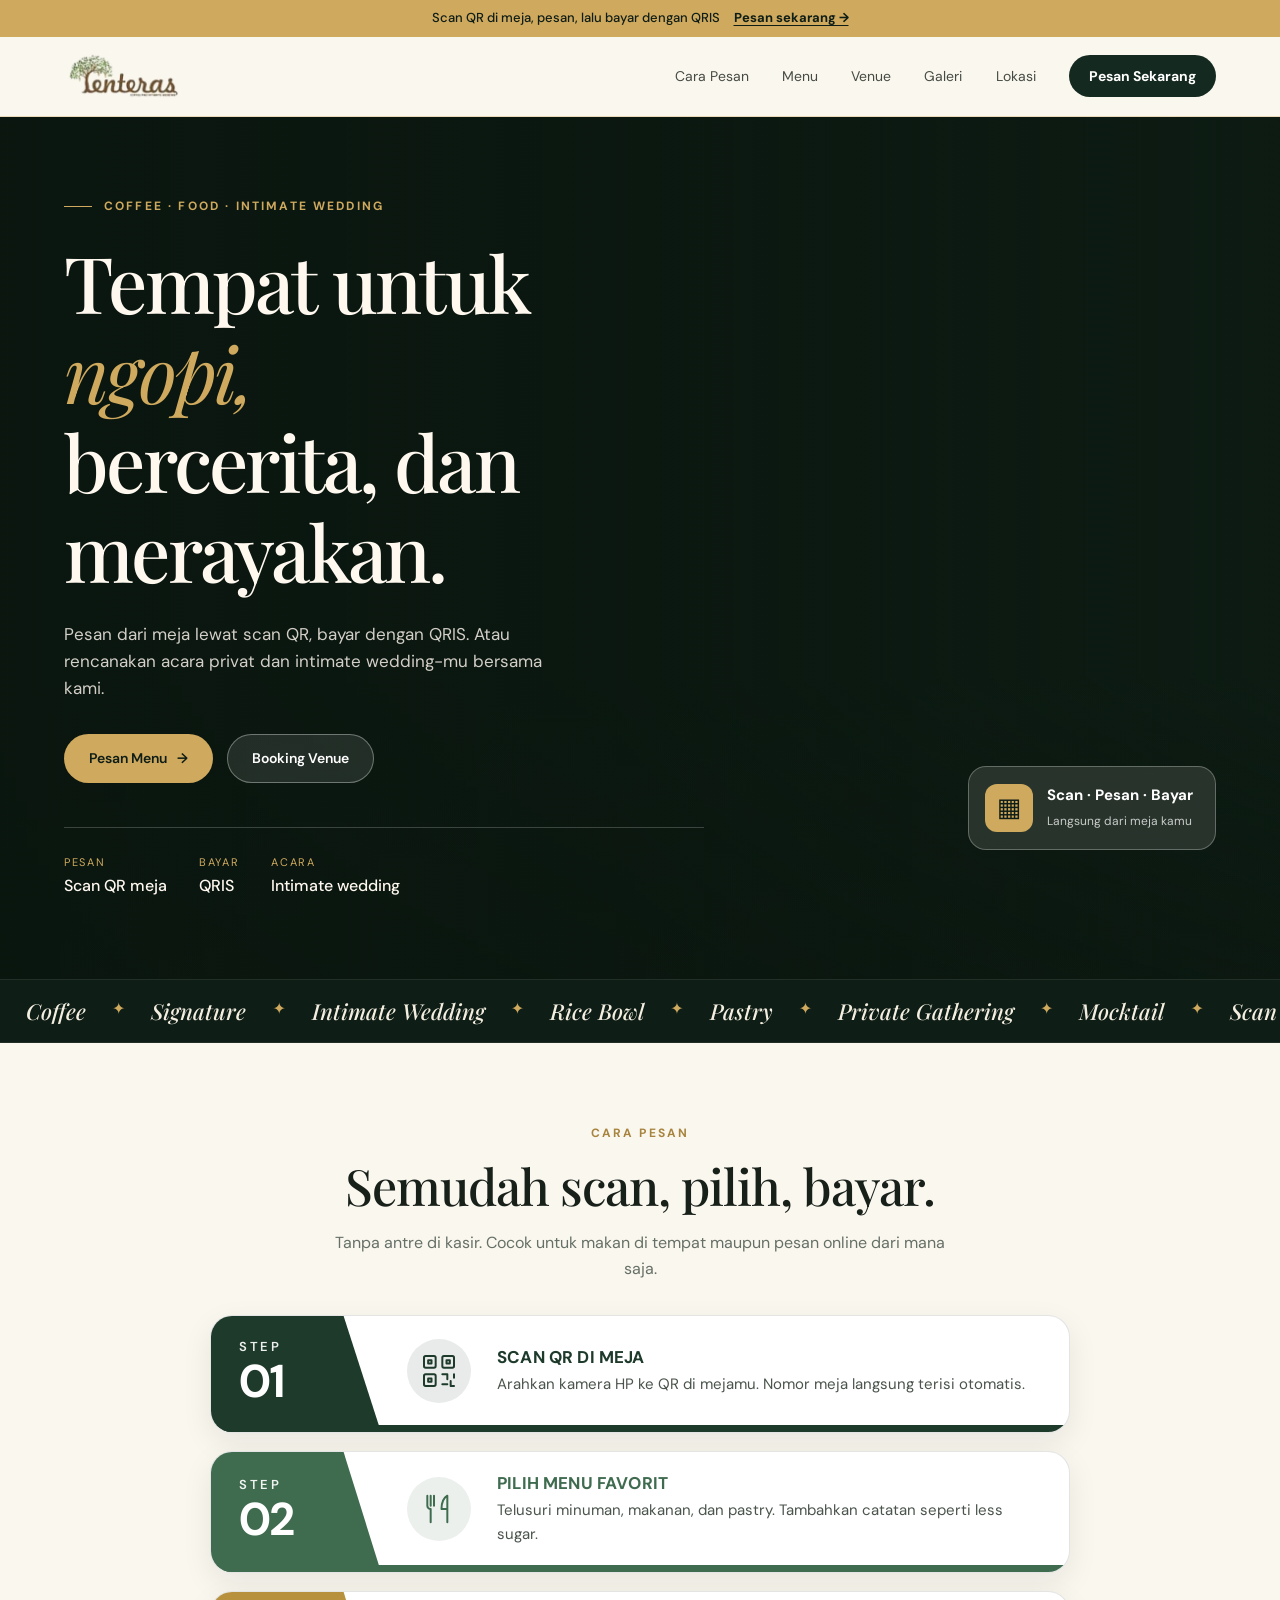
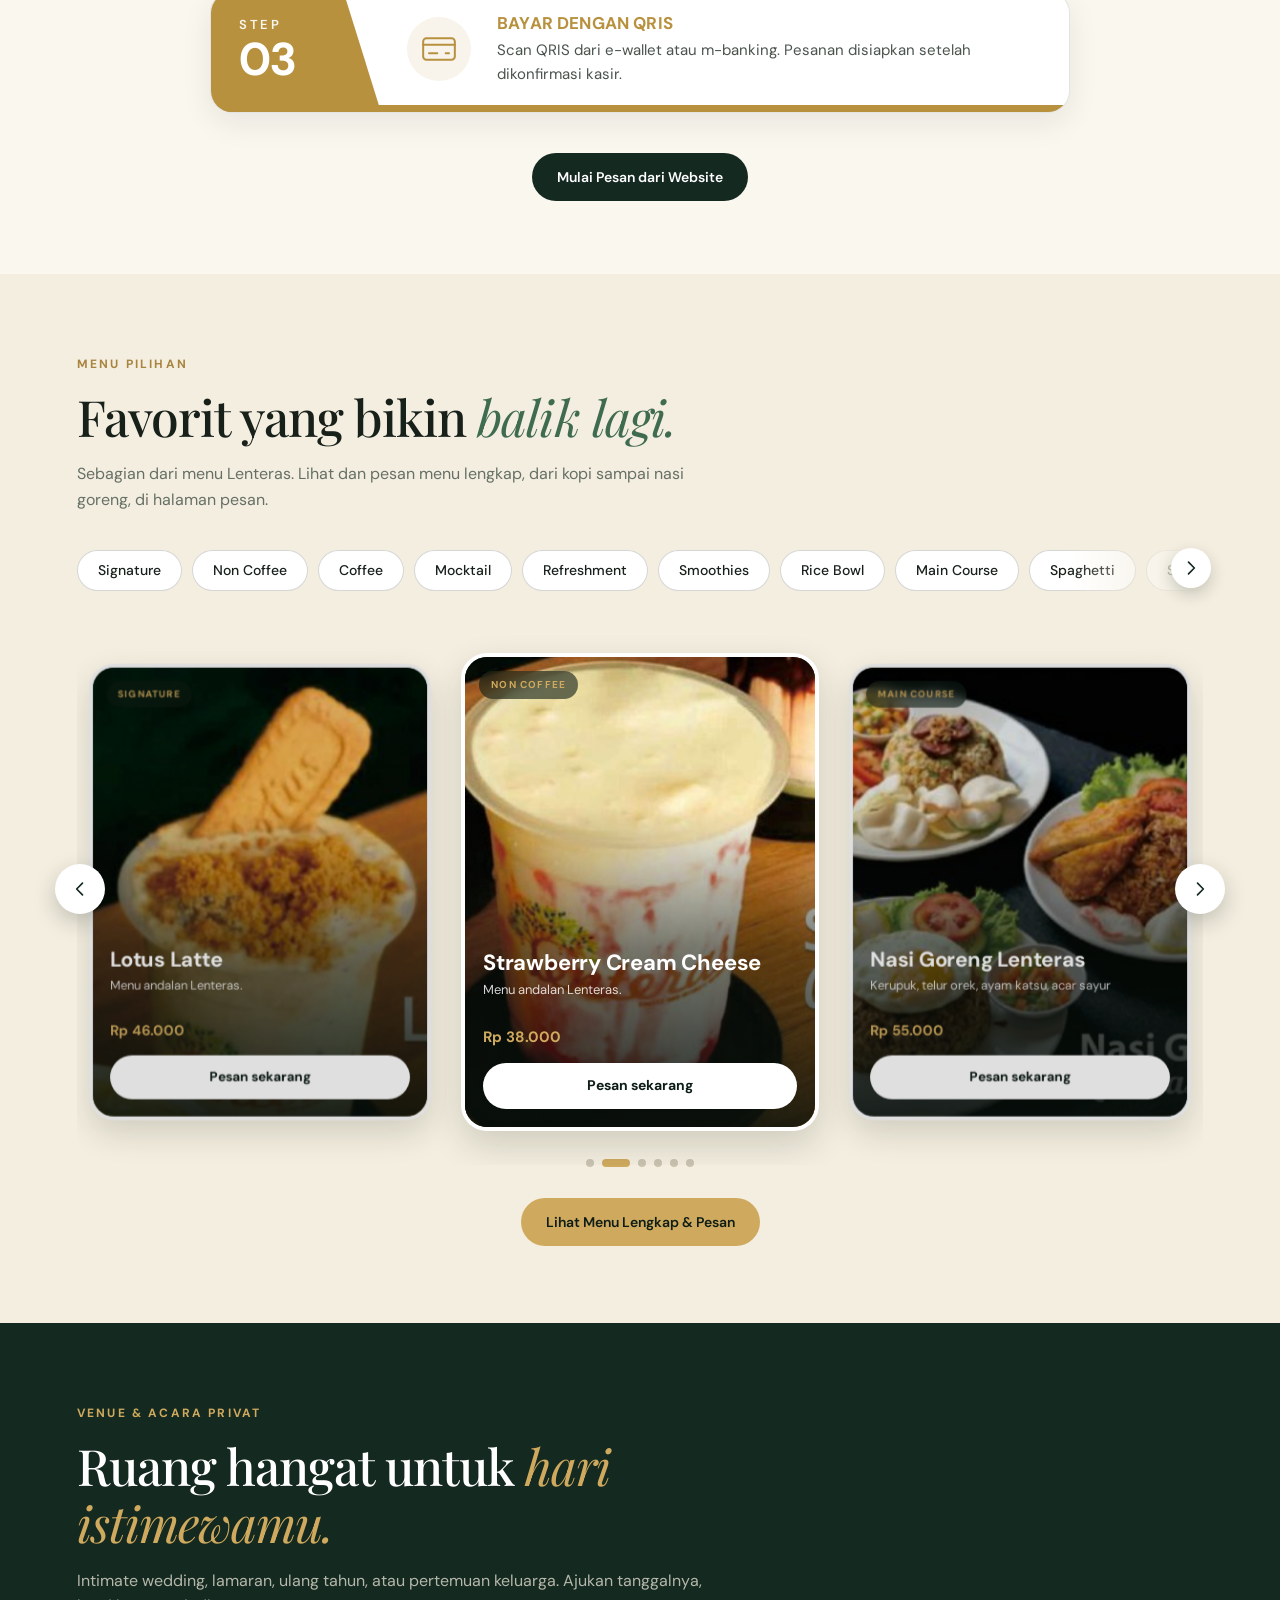
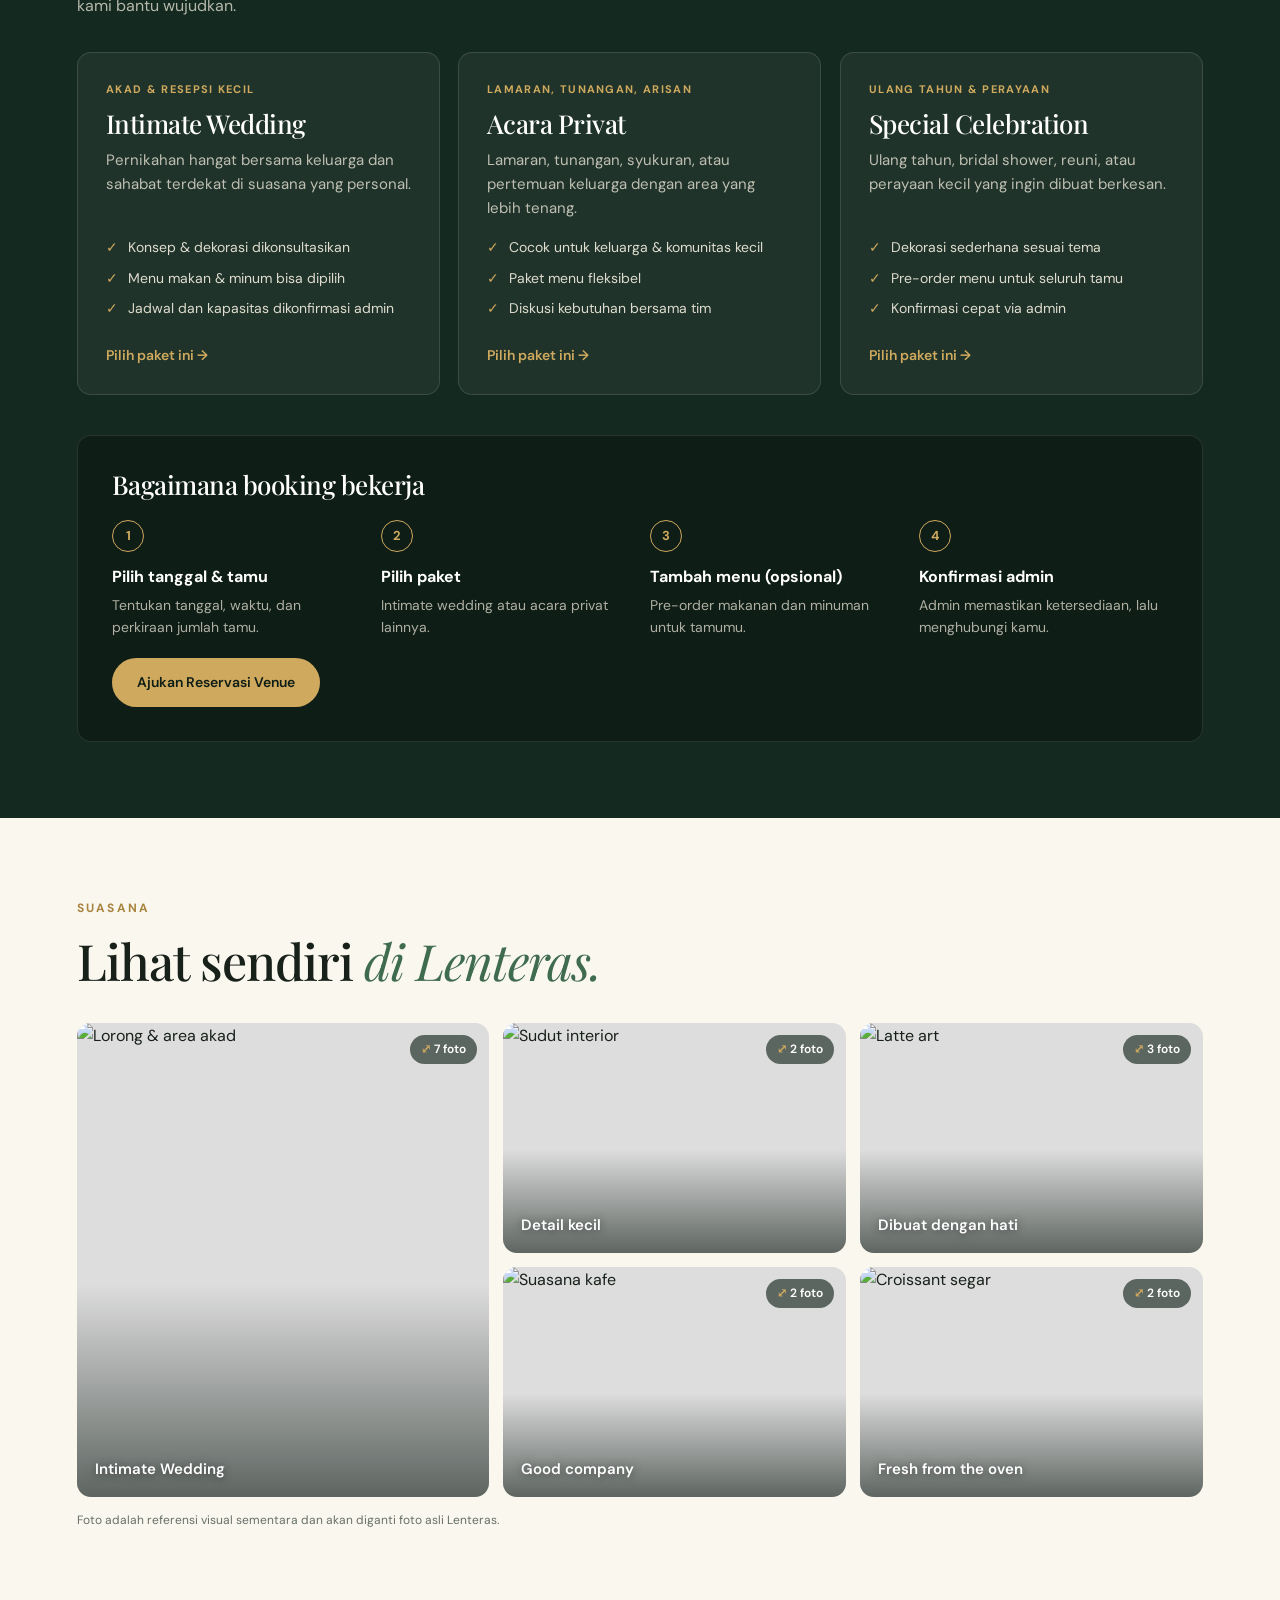
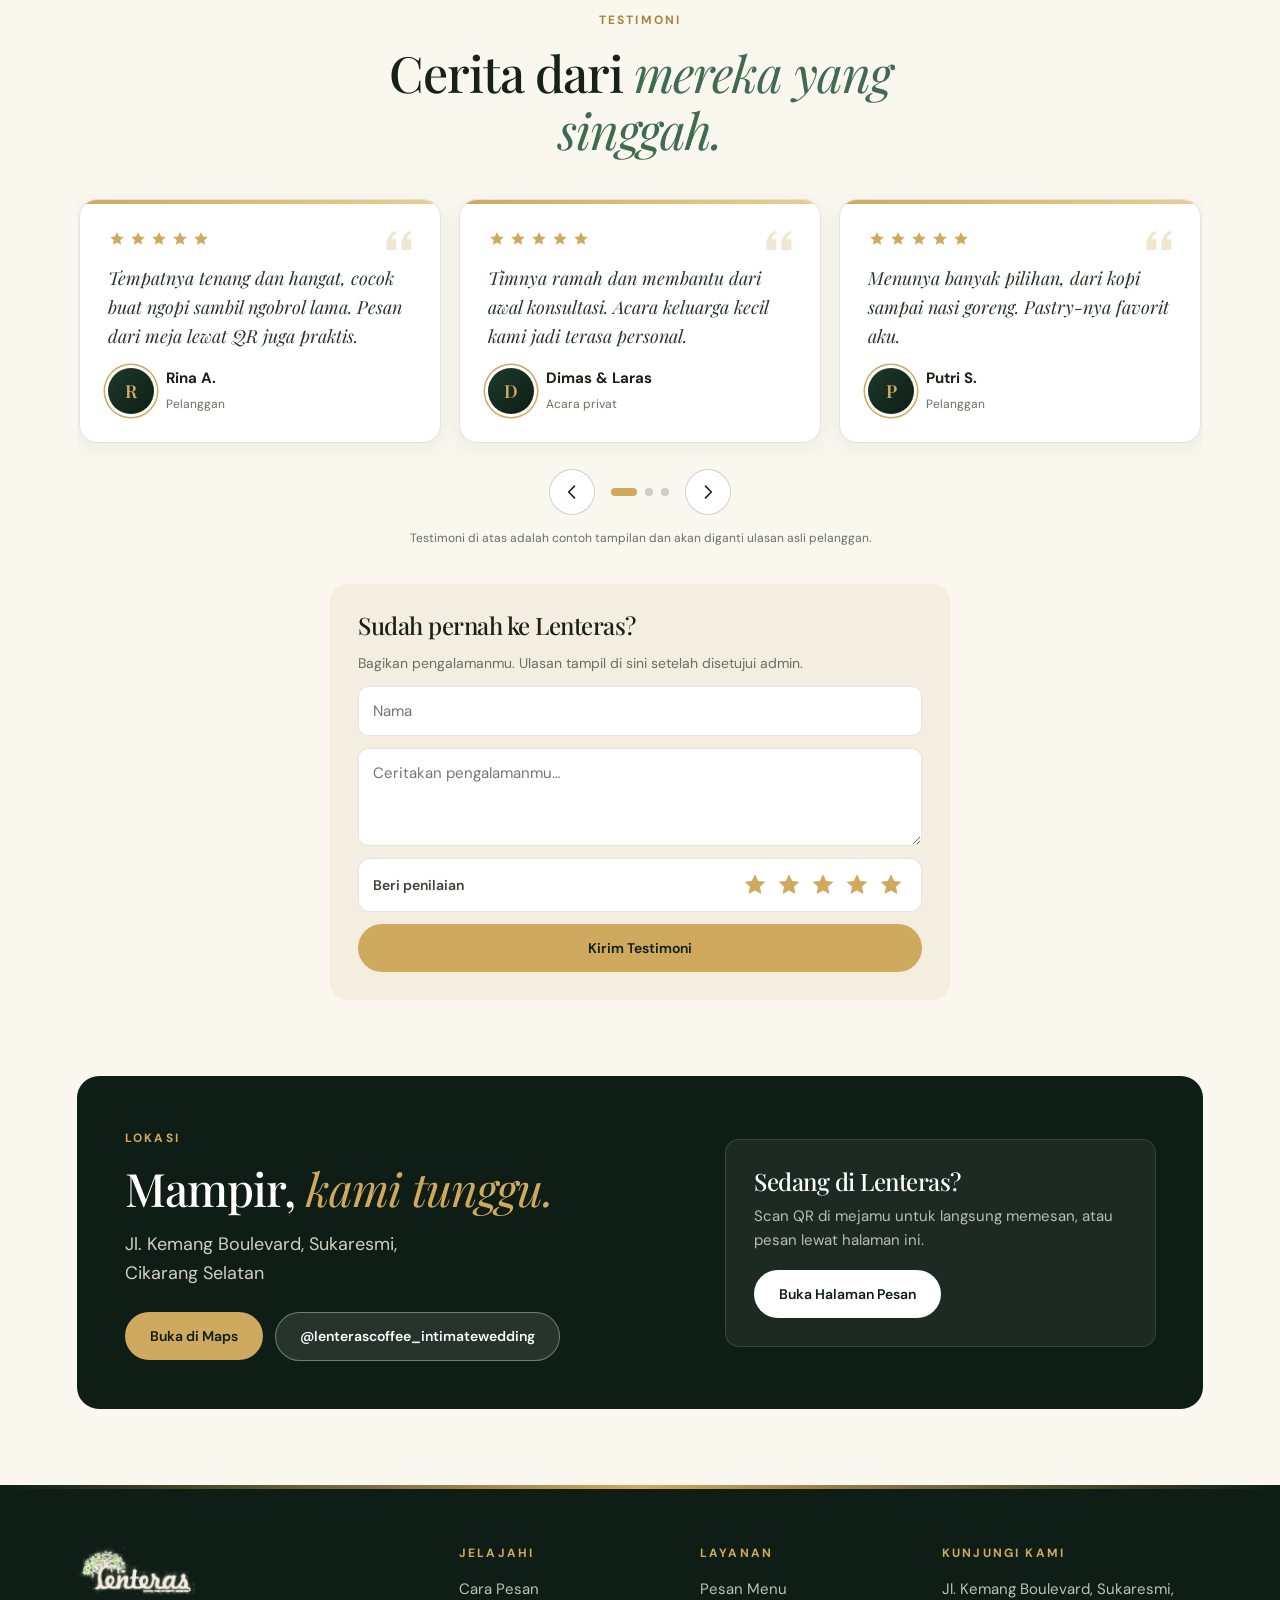
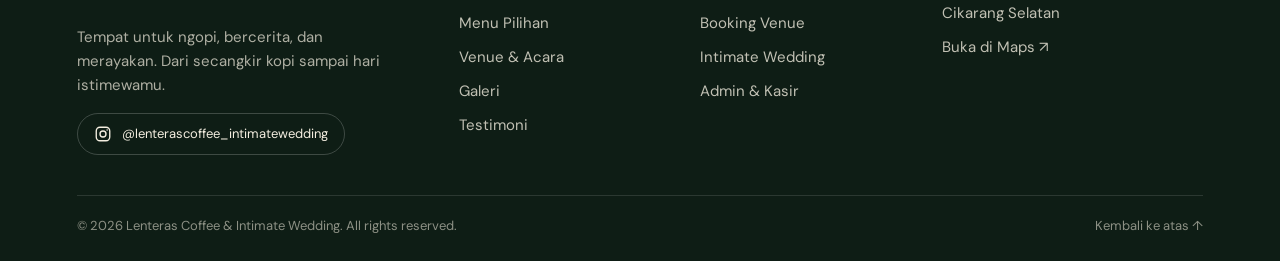
==== commit 4e6f3df8: "Update website with Supabase" ====
--- a/index.html
+++ b/index.html
@@ -13,16 +13,14 @@
   <link rel="stylesheet" href="responsive.css">
 </head>
 <body>
+  <div class="scroll-progress" id="scrollProgress"></div>
   <div class="announcement">
     <span>Scan QR di meja, pesan, lalu bayar dengan QRIS</span>
     <a href="order.html">Pesan sekarang →</a>
   </div>
 
   <header class="site-header" id="top">
-    <a class="brand" href="#top" aria-label="Lenteras beranda">
-      <span class="brand-mark">L<span>.</span></span>
-      <span class="brand-copy"><strong>LENTERAS</strong><small>COFFEE & INTIMATE WEDDING</small></span>
-    </a>
+    <a class="brand" href="#top" aria-label="Lenteras beranda"><img class="brand-logo" src="assets/logo.png" alt="Lenteras Coffee & Intimate Wedding" width="150" height="61"></a>
     <button class="menu-toggle" aria-label="Buka navigasi" aria-expanded="false"><span></span><span></span></button>
     <nav class="main-nav" aria-label="Navigasi utama">
       <a href="#cara-pesan">Cara Pesan</a>
@@ -56,7 +54,6 @@
         <span class="hb-icon">▦</span>
         <div><b>Scan · Pesan · Bayar</b><small>Langsung dari meja kamu</small></div>
       </div>
-      <a class="scroll-cue" href="#cara-pesan" aria-label="Scroll ke bawah"><span></span></a>
     </section>
 
     <div class="marquee" aria-hidden="true"><div class="marquee-track" id="marqueeTrack"></div></div>
@@ -67,10 +64,10 @@
         <h2>Semudah scan, pilih, bayar.</h2>
         <p>Tanpa antre di kasir. Cocok untuk makan di tempat maupun pesan online dari mana saja.</p>
       </div>
-      <ol class="steps">
-        <li><span class="step-no">1</span><h3>Scan QR di meja</h3><p>Arahkan kamera HP ke QR di mejamu. Nomor meja langsung terisi otomatis.</p></li>
-        <li><span class="step-no">2</span><h3>Pilih menu favorit</h3><p>Telusuri minuman, makanan, dan pastry. Tambahkan catatan seperti less sugar.</p></li>
-        <li><span class="step-no">3</span><h3>Bayar dengan QRIS</h3><p>Scan QRIS dari e-wallet atau m-banking. Pesanan disiapkan setelah dikonfirmasi kasir.</p></li>
+      <ol class="flow">
+        <li class="flow-item flow-1"><span class="flow-tab"><small>STEP</small><b>01</b></span><span class="flow-icon"><svg viewBox="0 0 48 48" width="40" height="40" fill="none" stroke="currentColor" stroke-width="2.4" stroke-linecap="round" stroke-linejoin="round" aria-hidden="true"><rect x="6" y="6" width="14" height="14" rx="2"/><rect x="28" y="6" width="14" height="14" rx="2"/><rect x="6" y="28" width="14" height="14" rx="2"/><path d="M11 11h4v4h-4zM33 11h4v4h-4zM11 33h4v4h-4zM28 28h6v6M42 28v4M28 40h6M38 36v6h4"/></svg></span><div><h3>Scan QR di meja</h3><p>Arahkan kamera HP ke QR di mejamu. Nomor meja langsung terisi otomatis.</p></div></li>
+        <li class="flow-item flow-2"><span class="flow-tab"><small>STEP</small><b>02</b></span><span class="flow-icon"><svg viewBox="0 0 48 48" width="40" height="40" fill="none" stroke="currentColor" stroke-width="2.4" stroke-linecap="round" stroke-linejoin="round" aria-hidden="true"><path d="M10 8v12a4 4 0 0 0 4 4v16M18 8v12M14 8v12M34 40V8c-5 3-7 9-7 16h7"/></svg></span><div><h3>Pilih menu favorit</h3><p>Telusuri minuman, makanan, dan pastry. Tambahkan catatan seperti less sugar.</p></div></li>
+        <li class="flow-item flow-3"><span class="flow-tab"><small>STEP</small><b>03</b></span><span class="flow-icon"><svg viewBox="0 0 48 48" width="40" height="40" fill="none" stroke="currentColor" stroke-width="2.4" stroke-linecap="round" stroke-linejoin="round" aria-hidden="true"><rect x="5" y="11" width="38" height="26" rx="4"/><path d="M5 19h38M12 29h10M32 29h4"/></svg></span><div><h3>Bayar dengan QRIS</h3><p>Scan QRIS dari e-wallet atau m-banking. Pesanan disiapkan setelah dikonfirmasi kasir.</p></div></li>
       </ol>
       <div class="center-action">
         <a class="btn btn-dark" href="order.html">Mulai Pesan dari Website</a>
@@ -83,8 +80,17 @@
         <h2>Favorit yang bikin <em>balik lagi.</em></h2>
         <p>Sebagian dari menu Lenteras. Lihat dan pesan menu lengkap, dari kopi sampai nasi goreng, di halaman pesan.</p>
       </div>
-      <div class="fav-grid" id="favGrid"></div>
-      <div class="cat-strip" id="catStrip" aria-label="Kategori menu"></div>
+      <div class="cat-carousel" id="catCarousel">
+        <button type="button" class="cat-arrow cat-prev" id="catPrev" aria-label="Kategori sebelumnya" hidden></button>
+        <div class="cat-strip" id="catStrip" aria-label="Kategori menu"></div>
+        <button type="button" class="cat-arrow cat-next" id="catNext" aria-label="Kategori berikutnya"></button>
+      </div>
+      <div class="fav-carousel" id="favCarousel">
+        <button type="button" class="fav-arrow fav-prev" id="favPrev" aria-label="Menu sebelumnya"></button>
+        <div class="fav-grid" id="favGrid" tabindex="0" aria-label="Menu pilihan, geser untuk melihat lainnya"></div>
+        <button type="button" class="fav-arrow fav-next" id="favNext" aria-label="Menu berikutnya"></button>
+        <div class="fav-dots" id="favDots"></div>
+      </div>
       <div class="center-action"><a class="btn btn-gold" href="order.html">Lihat Menu Lengkap &amp; Pesan</a></div>
     </section>
 
@@ -112,11 +118,7 @@
         <span class="kicker">SUASANA</span>
         <h2>Lihat sendiri <em>di Lenteras.</em></h2>
       </div>
-      <div class="gallery-grid">
-        <div class="gallery-item gallery-tall"><img src="https://images.unsplash.com/photo-1493857671505-72967e2e2760?auto=format&fit=crop&w=1000&q=85" alt="Detail interior kafe" loading="lazy"><span>Detail kecil</span></div>
-        <div class="gallery-item"><img src="https://images.unsplash.com/photo-1519167758481-83f550bb49b3?auto=format&fit=crop&w=900&q=85" alt="Dekorasi intimate wedding" loading="lazy"><span>Intimate wedding</span></div>
-        <div class="gallery-item"><img src="https://images.unsplash.com/photo-1495474472287-4d71bcdd2085?auto=format&fit=crop&w=900&q=85" alt="Kopi sedang disiapkan" loading="lazy"><span>Dibuat dengan hati</span></div>
-      </div>
+      <div class="gallery-grid" id="galleryGrid"></div>
       <p class="disclaimer">Foto adalah referensi visual sementara dan akan diganti foto asli Lenteras.</p>
     </section>
 
@@ -133,11 +135,9 @@
       <form class="review-form" id="reviewForm">
         <h3>Sudah pernah ke Lenteras?</h3>
         <p>Bagikan pengalamanmu. Ulasan tampil di sini setelah disetujui admin.</p>
-        <div class="grid-2r">
-          <input id="rvName" type="text" placeholder="Nama" maxlength="40" required aria-label="Nama">
-          <div class="stars-input" id="rvStars" role="radiogroup" aria-label="Penilaian"></div>
-        </div>
+        <input id="rvName" type="text" placeholder="Nama" maxlength="40" required aria-label="Nama">
         <textarea id="rvText" rows="3" maxlength="300" placeholder="Ceritakan pengalamanmu…" required aria-label="Ulasan"></textarea>
+        <div class="rate-row"><span>Beri penilaian</span><div class="stars-input" id="rvStars" role="radiogroup" aria-label="Penilaian"></div></div>
         <button class="btn btn-gold" type="submit">Kirim Testimoni</button>
       </form>
     </section>
@@ -163,10 +163,52 @@
   </main>
 
   <footer class="site-footer">
-    <a class="brand footer-brand" href="#top"><span class="brand-mark">L<span>.</span></span><span class="brand-copy"><strong>LENTERAS</strong><small>COFFEE & INTIMATE WEDDING</small></span></a>
-    <div class="footer-links"><a href="order.html">Pesan</a><a href="booking.html">Booking Venue</a><a href="#menu">Menu</a><a href="https://www.instagram.com/lenterascoffee_intimatewedding/" target="_blank" rel="noopener">Instagram ↗</a><a href="admin.html">Admin</a></div>
-    <div class="footer-bottom"><span>© <span id="year"></span> Lenteras Coffee &amp; Intimate Wedding</span><a href="#top">Kembali ke atas ↑</a></div>
+    <div class="footer-top">
+      <div class="footer-about">
+        <a class="footer-logo" href="#top" aria-label="Lenteras"><img src="assets/logo-light.png" alt="Lenteras Coffee & Intimate Wedding" width="150" height="61" loading="lazy"></a>
+        <p>Tempat untuk ngopi, bercerita, dan merayakan. Dari secangkir kopi sampai hari istimewamu.</p>
+        <a class="footer-ig" href="https://www.instagram.com/lenterascoffee_intimatewedding/" target="_blank" rel="noopener">
+          <svg viewBox="0 0 24 24" width="18" height="18" fill="none" stroke="currentColor" stroke-width="1.8" aria-hidden="true"><rect x="3" y="3" width="18" height="18" rx="5"/><circle cx="12" cy="12" r="4"/><circle cx="17.5" cy="6.5" r="1" fill="currentColor" stroke="none"/></svg>
+          @lenterascoffee_intimatewedding
+        </a>
+      </div>
+      <nav class="footer-col" aria-label="Jelajahi">
+        <h4>Jelajahi</h4>
+        <a href="#cara-pesan">Cara Pesan</a><a href="#menu">Menu Pilihan</a><a href="#venue">Venue &amp; Acara</a><a href="#gallery">Galeri</a><a href="#testimoni">Testimoni</a>
+      </nav>
+      <nav class="footer-col" aria-label="Layanan">
+        <h4>Layanan</h4>
+        <a href="order.html">Pesan Menu</a><a href="booking.html">Booking Venue</a><a href="booking.html?paket=intimate-wedding">Intimate Wedding</a><a href="admin.html">Admin &amp; Kasir</a>
+      </nav>
+      <div class="footer-col">
+        <h4>Kunjungi Kami</h4>
+        <p class="footer-addr">Jl. Kemang Boulevard, Sukaresmi,<br>Cikarang Selatan</p>
+        <a class="footer-map" href="https://www.google.com/maps/search/?api=1&query=Lenteras+Coffee+Intimate+Wedding+Jl.+Kemang+Boulevard+Sukaresmi+Cikarang+Selatan" target="_blank" rel="noopener">Buka di Maps ↗</a>
+      </div>
+    </div>
+    <div class="footer-bottom"><span>© <span id="year"></span> Lenteras Coffee &amp; Intimate Wedding. All rights reserved.</span><a href="#top">Kembali ke atas ↑</a></div>
   </footer>
+
+  <div class="lightbox" id="lightbox" role="dialog" aria-modal="true" aria-labelledby="lbTitle" hidden>
+    <div class="lb-backdrop" data-close></div>
+    <div class="lb-panel">
+      <button type="button" class="lb-close" data-close aria-label="Tutup">✕</button>
+      <div class="lb-stage">
+        <button type="button" class="lb-nav lb-prev" id="lbPrev" aria-label="Foto sebelumnya"></button>
+        <img id="lbImg" alt="">
+        <button type="button" class="lb-nav lb-next" id="lbNext" aria-label="Foto berikutnya"></button>
+        <span class="lb-count" id="lbCount"></span>
+      </div>
+      <div class="lb-thumbs" id="lbThumbs"></div>
+      <div class="lb-info">
+        <small id="lbTag"></small>
+        <h3 id="lbTitle"></h3>
+        <p id="lbDesc"></p>
+        <p class="lb-cap" id="lbCap"></p>
+        <a class="btn btn-gold" id="lbCta" href="booking.html">Booking Venue</a>
+      </div>
+    </div>
+  </div>
 
   <script src="data.js"></script>
   <script src="core.js"></script>
--- a/responsive.css
+++ b/responsive.css
@@ -114,3 +114,434 @@
   .pkg-grid { grid-template-columns: 1fr; }
   .book-flow ol { grid-template-columns: repeat(4, 1fr); gap: 14px; }
 }
+
+/* =====================================================================
+   REVISI: logo, header terang, kartu menu foto, footer, testimoni, spasi, animasi scroll
+   ===================================================================== */
+
+/* ---- Logo & header terang ---- */
+.brand-logo { height: 46px; width: auto; display: block; object-fit: contain; }
+.site-header { background: rgba(255,255,255,.94); color: var(--ink); border-bottom: 1px solid var(--line); backdrop-filter: blur(12px); }
+.site-header.scrolled { background: rgba(255,255,255,.98); box-shadow: 0 8px 28px rgba(14,29,21,.1); }
+.site-header.scrolled .brand-logo { height: 38px; }
+.brand-logo { transition: height .3s; }
+.main-nav > a:not(.nav-cta) { opacity: .8; position: relative; }
+.main-nav > a:not(.nav-cta):hover { color: var(--moss); opacity: 1; }
+.main-nav > a:not(.nav-cta)::after { content: ""; position: absolute; left: 0; right: 0; bottom: -6px; height: 2px; background: var(--gold); transform: scaleX(0); transform-origin: left; transition: transform .3s; }
+.main-nav > a:not(.nav-cta):hover::after { transform: scaleX(1); }
+.nav-cta { background: var(--forest-800); color: #fff; }
+.nav-cta:hover { background: var(--forest-700); }
+.menu-toggle span { background: var(--forest-900); transition: transform .3s, opacity .3s; }
+.menu-toggle.open span:first-child { transform: translateY(6px) rotate(45deg); }
+.menu-toggle.open span:last-child { transform: translateY(-6px) rotate(-45deg); }
+
+.app-header { background: #fff; color: var(--ink); border-bottom: 1px solid var(--line); }
+.app-header .brand-logo { height: 38px; }
+.app-header .brand { margin-right: 0; }
+.app-label { margin-right: auto; padding-left: 12px; margin-left: 4px; border-left: 1px solid var(--line); font-size: 11px; letter-spacing: .14em; text-transform: uppercase; color: var(--muted); font-weight: 600; }
+.app-back { background: var(--cream); color: var(--ink); margin-right: 4px; }
+.header-link { border-color: rgba(24,32,26,.25); color: var(--ink); }
+.gate-logo { width: 150px; margin: 0 auto 4px; }
+
+/* ---- Spasi antar bagian ---- */
+.section-pad { padding-top: 84px; padding-bottom: 84px; }
+.how { padding-bottom: 72px; }
+.gallery-section { padding-bottom: 36px; }
+.testi-section { padding-top: 56px; padding-bottom: 80px; }
+.contact-section { padding-top: 24px; padding-bottom: 80px; }
+.center-action { margin-top: 34px; }
+.section-head { margin-bottom: 36px; }
+
+/* ---- Kategori di atas kartu menu ---- */
+.cat-strip { justify-content: flex-start; margin: 0 0 28px; }
+.cat-strip a { background: #fff; }
+
+/* ---- Kartu menu: foto penuh + teks di atas foto ---- */
+.fav-grid { grid-template-columns: repeat(3, 1fr); gap: 22px; }
+.fav-card { position: relative; display: block; aspect-ratio: 3 / 4; border: 4px solid #fff; border-radius: 26px; background: var(--forest-800); box-shadow: 0 14px 34px rgba(14,29,21,.16); overflow: hidden; isolation: isolate; padding: 0; }
+.fav-card > img { position: absolute; inset: 0; width: 100%; height: 100%; object-fit: cover; z-index: -2; transition: transform .8s cubic-bezier(.2,.7,.2,1); }
+.fav-card::after { content: ""; position: absolute; inset: 0; z-index: -1; background: linear-gradient(0deg, rgba(8,16,11,.9) 0%, rgba(8,16,11,.55) 38%, rgba(8,16,11,0) 68%); }
+.fav-card:hover > img { transform: scale(1.08); }
+.fav-card:hover { transform: translateY(-6px); box-shadow: 0 22px 44px rgba(14,29,21,.24); }
+.fav-heart { position: absolute; top: 12px; right: 12px; width: 40px; height: 40px; display: grid; place-items: center; border-radius: 50%; border: 1.5px solid rgba(255,255,255,.8); background: rgba(255,255,255,.12); backdrop-filter: blur(6px); color: #fff; transition: transform .2s, background .2s, color .2s; }
+.fav-heart:hover { transform: scale(1.12); background: rgba(255,255,255,.28); }
+.fav-heart.on { background: #fff; color: #e0485a; }
+.fav-heart.on svg path { fill: #e0485a; }
+.fav-heart.on { animation: heartPop .4s; }
+@keyframes heartPop { 40% { transform: scale(1.3); } }
+.fav-card .fav-cat { position: absolute; top: 14px; left: 14px; padding: 6px 12px; border-radius: 999px; background: rgba(14,29,21,.6); color: var(--gold); backdrop-filter: blur(6px); font-size: 10px; letter-spacing: .12em; text-transform: uppercase; font-weight: 700; }
+.fav-overlay { position: absolute; left: 0; right: 0; bottom: 0; padding: 20px 18px 18px; color: #fff; display: flex; flex-direction: column; gap: 4px; }
+.fav-overlay h3 { font: 700 22px/1.2 var(--sans); letter-spacing: -.01em; color: #fff; }
+.fav-overlay p { margin: 0; font-size: 13px; line-height: 1.45; color: rgba(255,255,255,.82); display: -webkit-box; -webkit-line-clamp: 2; -webkit-box-orient: vertical; overflow: hidden; min-height: 2.9em; }
+.fav-price { font-weight: 700; color: var(--gold); font-size: 15px; margin-top: 2px; }
+.fav-add { margin-top: 10px; display: flex; align-items: center; justify-content: center; gap: 8px; width: 100%; min-height: 46px; border: 0; border-radius: 999px; background: #fff; color: var(--forest-900); font-weight: 700; font-size: 14px; transition: transform .2s, background .2s, box-shadow .2s; }
+.fav-add:hover { background: var(--gold); transform: translateY(-2px); box-shadow: 0 8px 20px rgba(0,0,0,.3); }
+
+/* ---- Testimoni: ikon lebih rapi ---- */
+.testi-card { position: relative; overflow: hidden; padding: 30px 28px 26px; background: #fff; box-shadow: 0 6px 24px rgba(14,29,21,.06); }
+.testi-card::before { content: ""; position: absolute; left: 0; top: 0; right: 0; height: 4px; background: linear-gradient(90deg, var(--gold), #e8cf94); }
+.testi-quote { position: absolute; right: 22px; top: 20px; color: var(--gold); opacity: .28; line-height: 0; }
+.stars { display: flex; gap: 3px; letter-spacing: 0; font-size: 0; }
+.stars span { color: #ddd8c8; line-height: 0; }
+.stars span.on { color: var(--gold); }
+.testi-card blockquote { font: italic 400 18px/1.6 var(--serif); color: #2b332d; }
+.avatar { width: 46px; height: 46px; background: linear-gradient(135deg, var(--forest-700), var(--forest-900)); box-shadow: 0 0 0 3px #fff, 0 0 0 4.5px var(--gold); }
+.testi-nav > button { width: 46px; height: 46px; display: grid; place-items: center; font-size: 0; color: var(--forest-800); border-color: rgba(24,32,26,.2); }
+.testi-nav > button:hover { background: var(--forest-800); color: var(--gold); border-color: var(--forest-800); }
+.stars-input button { font-size: 0; line-height: 0; padding: 2px; }
+.stars-input button svg { width: 30px; height: 30px; }
+
+/* ---- Footer baru ---- */
+.site-footer { position: relative; padding: 64px max(6%, calc((100% - 1180px) / 2)) 24px; background: var(--forest-900); color: #f4eee0; border-top: 0; overflow: hidden; }
+.site-footer::before { content: ""; position: absolute; left: 0; right: 0; top: 0; height: 4px; background: linear-gradient(90deg, transparent, var(--gold), transparent); }
+.footer-top { display: grid; grid-template-columns: 1.7fr 1fr 1fr 1.3fr; gap: 40px; padding-bottom: 44px; }
+.footer-logo { display: inline-block; padding: 10px 16px; border-radius: 14px; background: #fff; }
+.footer-logo img { height: 46px; width: auto; }
+.footer-about p { margin: 18px 0 16px; max-width: 320px; color: rgba(244,238,224,.7); font-size: 15px; }
+.footer-ig { display: inline-flex; align-items: center; gap: 10px; padding: 10px 16px; border: 1px solid rgba(255,255,255,.2); border-radius: 999px; font-size: 13px; transition: .25s; word-break: break-all; }
+.footer-ig:hover { background: var(--gold); border-color: var(--gold); color: var(--forest-900); }
+.footer-col { display: flex; flex-direction: column; gap: 10px; }
+.footer-col h4 { margin: 0 0 6px; font: 700 12px var(--sans); letter-spacing: .18em; text-transform: uppercase; color: var(--gold); }
+.footer-col a { color: rgba(244,238,224,.78); font-size: 15px; width: max-content; max-width: 100%; transition: color .2s, transform .2s; }
+.footer-col a:hover { color: var(--gold); transform: translateX(4px); }
+.footer-addr { margin: 0; color: rgba(244,238,224,.78); font-size: 15px; }
+.footer-bottom { display: flex; justify-content: space-between; align-items: center; gap: 12px 20px; flex-wrap: wrap; padding-top: 20px; border-top: 1px solid rgba(255,255,255,.12); font-size: 13px; color: rgba(244,238,224,.55); }
+.footer-bottom a:hover { color: var(--gold); }
+
+/* ---- Progres scroll & CTA mobile ---- */
+.scroll-progress { position: fixed; top: 0; left: 0; right: 0; height: 3px; z-index: 200; background: linear-gradient(90deg, var(--gold), #f0d9a0); transform: scaleX(0); transform-origin: left; pointer-events: none; }
+.mobile-cta { display: none; }
+
+/* ---- Animasi muncul saat scroll (beragam arah) ---- */
+.reveal { opacity: 0; transition: opacity .9s cubic-bezier(.2,.7,.2,1) var(--d, 0ms), transform .9s cubic-bezier(.2,.7,.2,1) var(--d, 0ms); will-change: opacity, transform; }
+.reveal.r-up { transform: translateY(36px); }
+.reveal.r-left { transform: translateX(-44px); }
+.reveal.r-right { transform: translateX(44px); }
+.reveal.r-zoom { transform: translateY(26px) scale(.93); }
+.reveal.in { opacity: 1; transform: none; }
+.fav-card.reveal.in { transition: opacity .9s var(--d, 0ms), transform .3s, box-shadow .3s; }
+
+/* ---- Tablet ---- */
+@media (max-width: 960px) {
+  .fav-grid { grid-template-columns: repeat(2, 1fr); }
+  .footer-top { grid-template-columns: 1fr 1fr; gap: 34px; }
+  .footer-about { grid-column: 1 / -1; }
+}
+
+/* ---- HP ---- */
+@media (max-width: 760px) {
+  body:has(.mobile-cta) { padding-bottom: 76px; }
+  .app-header .brand-logo { height: 32px; }
+  .brand-logo { height: 40px; }
+  .site-header { height: 64px; }
+  .main-nav { display: flex; visibility: hidden; opacity: 0; transform: translateY(-14px); pointer-events: none; transition: opacity .3s, transform .3s, visibility .3s; top: 64px; background: #fff; border-bottom: 1px solid var(--line); padding: 8px 6% 22px; box-shadow: 0 24px 40px rgba(14,29,21,.14); }
+  .main-nav.open { visibility: visible; opacity: 1; transform: none; pointer-events: auto; }
+  .main-nav > a { padding: 16px 0; font-size: 16px; border-bottom: 1px solid var(--line); color: var(--ink); opacity: 1; }
+  .main-nav > a::after { display: none; }
+  .main-nav .nav-cta { color: #fff; margin-top: 16px; padding: 15px; border: 0; }
+  .announcement { font-size: 11.5px; }
+
+  .section-pad { padding-top: 56px; padding-bottom: 56px; padding-left: 5.5%; padding-right: 5.5%; }
+  .how { padding-bottom: 48px; }
+  .gallery-section { padding-bottom: 24px; }
+  .testi-section { padding-top: 40px; padding-bottom: 56px; }
+  .contact-section { padding-top: 12px; padding-bottom: 48px; }
+  .section-head { margin-bottom: 26px; }
+
+  .hero { padding: 40px 5.5% 40px; }
+  .hero-facts { display: grid; grid-template-columns: repeat(3, auto); justify-content: space-between; gap: 12px; }
+  .hero-facts dd { font-size: 13px; }
+  .hero-actions .btn { min-height: 52px; }
+
+  .fav-grid { display: flex; overflow-x: auto; scroll-snap-type: x mandatory; gap: 14px; margin: 0 -5.5%; padding: 6px 5.5% 22px; scroll-padding: 0 5.5%; scrollbar-width: none; }
+  .fav-grid::-webkit-scrollbar { display: none; }
+  .fav-card { flex: 0 0 76%; max-width: 320px; scroll-snap-align: start; border-width: 3px; border-radius: 22px; }
+  .fav-overlay h3 { font-size: 20px; }
+  .cat-strip { margin: 0 -5.5% 18px; padding: 0 5.5% 6px; }
+
+  .testi-card { flex-basis: 86%; padding: 26px 22px 22px; }
+  .testi-track { margin: 0 -5.5%; padding: 6px 5.5% 14px; scroll-padding-left: 5.5%; }
+
+  .footer-top { grid-template-columns: 1fr 1fr; gap: 28px 20px; padding-bottom: 32px; }
+  .footer-col:last-child { grid-column: 1 / -1; }
+  .site-footer { padding: 48px 5.5% 20px; }
+  .footer-bottom { flex-direction: column; align-items: flex-start; }
+
+  .mobile-cta { position: fixed; left: 0; right: 0; bottom: 0; z-index: 90; display: grid; grid-template-columns: 1fr 1fr; gap: 10px; padding: 10px 14px calc(10px + env(safe-area-inset-bottom)); background: rgba(255,255,255,.95); backdrop-filter: blur(10px); border-top: 1px solid var(--line); box-shadow: 0 -10px 26px rgba(14,29,21,.1); transform: translateY(0); transition: transform .35s; }
+  .mobile-cta .btn { min-height: 48px; padding: 10px 12px; font-size: 14px; }
+  body.nav-open .mobile-cta { transform: translateY(110%); }
+  .toast { bottom: 96px; }
+  .reveal.r-left { transform: translateX(-26px); }
+  .reveal.r-right { transform: translateX(26px); }
+  .reveal.r-up { transform: translateY(28px); }
+}
+@media (max-width: 380px) {
+  .fav-card { flex-basis: 84%; }
+  .footer-top { grid-template-columns: 1fr; }
+  .mobile-cta .btn { font-size: 13px; }
+}
+@media (prefers-reduced-motion: reduce) { .reveal { opacity: 1 !important; transform: none !important; } .scroll-progress { display: none; } }
+
+/* ---- Penyesuaian setelah review ---- */
+.brand-logo { height: 54px; }
+.site-header { height: 80px; }
+.site-header.scrolled { height: 66px; }
+.site-header.scrolled .brand-logo { height: 44px; }
+.gallery-grid { grid-template-columns: 1.2fr 1fr 1fr; grid-template-rows: 230px 230px; }
+.gallery-tall { grid-row: span 2; }
+@media (min-width: 961px) { .pkg-tile > p { min-height: 4.8em; } }
+@media (max-width: 760px) {
+  .brand-logo { height: 44px; }
+  .site-header { height: 66px; }
+  .main-nav { top: 66px; }
+  .gallery-grid { grid-template-columns: 1fr 1fr; grid-template-rows: 190px 150px 150px; }
+  .gallery-tall { grid-row: span 2; }
+  .app-header .brand-logo { height: 34px; }
+}
+.app-header .brand-logo { height: 40px; }
+
+.table-badge, .header-link, .app-label { white-space: nowrap; flex-shrink: 0; }
+@media (max-width: 480px) { .app-label { display: none; } .app-header .brand { margin-right: auto; } }
+
+/* =====================================================================
+   REVISI 3: langkah pesan bergaya kartu STEP, footer menyatu, jarak seragam, mobile stabil
+   ===================================================================== */
+
+/* ---- Kartu langkah (STEP 01/02/03) ---- */
+.flow { list-style: none; margin: 0 auto; padding: 0; max-width: 860px; display: grid; gap: 18px; }
+.flow-item { --c: var(--forest-800); position: relative; display: grid; grid-template-columns: 170px 64px 1fr; align-items: center; column-gap: 26px; min-height: 118px; padding: 20px 28px 26px 0; border-radius: 22px; background: #fff; overflow: hidden; box-shadow: 0 10px 30px rgba(14,29,21,.08); border: 1px solid var(--line); transition: transform .3s, box-shadow .3s; }
+.flow-item::after { content: ""; position: absolute; left: 0; right: 0; bottom: 0; height: 7px; background: var(--c); }
+.flow-1 { --c: #1d3a2b; }
+.flow-2 { --c: #3f6b4f; }
+.flow-3 { --c: #b8913f; }
+.flow-tab { align-self: stretch; margin: -20px 0 -26px; padding: 0 0 7px 28px; display: flex; flex-direction: column; justify-content: center; background: var(--c); color: #fff; clip-path: polygon(0 0, 78% 0, 100% 100%, 0 100%); }
+.flow-tab small { font-size: 13px; letter-spacing: .2em; font-weight: 600; opacity: .92; }
+.flow-tab b { font: 700 46px/1 var(--sans); letter-spacing: -.02em; }
+.flow-icon { display: grid; place-items: center; width: 64px; height: 64px; border-radius: 50%; color: var(--c); background: color-mix(in srgb, var(--c) 10%, #fff); }
+.flow-item h3 { font: 700 17px var(--sans); letter-spacing: .01em; text-transform: uppercase; color: var(--c); margin: 0 0 4px; }
+.flow-item p { margin: 0; color: #4a544c; font-size: 15px; line-height: 1.6; }
+
+/* ---- Kartu menu: tanpa ikon hati/keranjang ---- */
+.fav-add { gap: 0; }
+
+/* ---- Footer: logo menyatu dengan latar ---- */
+.footer-logo { padding: 0; background: transparent; border-radius: 0; }
+.footer-logo img { height: 54px; }
+
+/* ---- Jarak seragam antar bagian ---- */
+.section-pad { padding-top: 76px; padding-bottom: 76px; }
+.how { padding-bottom: 72px; }
+.menu-section { padding-top: 76px; padding-bottom: 76px; }
+.gallery-section { padding-top: 76px; padding-bottom: 20px; }
+.testi-section { padding-top: 56px; padding-bottom: 28px; }
+.contact-section { padding-top: 48px; padding-bottom: 76px; }
+.section-head { margin-bottom: 34px; }
+.center-action { margin-top: 32px; }
+.how .center-action { margin-top: 40px; }
+.cat-strip { margin: 0 0 26px; }
+.review-form { margin-top: 36px; }
+.disclaimer { margin: 14px 0 0; }
+.site-footer { padding-top: 60px; }
+.footer-top { padding-bottom: 40px; }
+
+/* ---- Tanpa efek hover di layar sentuh ---- */
+@media (hover: none) {
+  .fav-card:hover, .pkg-tile:hover, .flow-item:hover, .testi-card:hover { transform: none; }
+  .fav-card:hover > img, .gallery-item:hover img { transform: none; }
+}
+
+/* ---- HP ---- */
+@media (max-width: 760px) {
+  body:has(.mobile-cta) { padding-bottom: 0; }
+  .toast { bottom: 24px; }
+  /* animasi masuk di HP: hanya naik dari bawah agar layout stabil */
+  .reveal.r-left, .reveal.r-right, .reveal.r-zoom, .reveal.r-up { transform: translateY(22px); }
+  .reveal.in { transform: none; }
+
+  .section-pad { padding-top: 52px; padding-bottom: 52px; }
+  .how { padding-bottom: 48px; }
+  .menu-section { padding-top: 52px; padding-bottom: 52px; }
+  .gallery-section { padding-top: 52px; padding-bottom: 16px; }
+  .testi-section { padding-top: 40px; padding-bottom: 20px; }
+  .contact-section { padding-top: 36px; padding-bottom: 48px; }
+  .section-head { margin-bottom: 24px; }
+  .how .center-action { margin-top: 28px; }
+  .center-action { margin-top: 26px; }
+  .review-form { margin-top: 28px; padding: 22px 18px; }
+
+  .flow { gap: 14px; }
+  .flow-item { grid-template-columns: 84px 1fr; column-gap: 14px; min-height: 0; padding: 16px 16px 22px 0; border-radius: 18px; align-items: start; }
+  .flow-tab { margin: -16px 0 -22px; padding-left: 16px; align-self: stretch; }
+  .flow-tab small { font-size: 11px; }
+  .flow-tab b { font-size: 34px; }
+  .flow-icon { display: none; }
+  .flow-item h3 { font-size: 14px; }
+  .flow-item p { font-size: 13.5px; }
+  .flow-item > div { padding-top: 2px; }
+
+  .footer-logo img { height: 46px; }
+  .contact-card { padding: 28px 22px; }
+}
+@media (max-width: 380px) {
+  .flow-item { grid-template-columns: 74px 1fr; }
+  .flow-tab b { font-size: 30px; }
+}
+
+/* =================== Carousel menu beranda =================== */
+.fav-carousel { position: relative; }
+.fav-grid { display: flex; grid-template-columns: none; gap: 22px; overflow-x: auto; scroll-snap-type: x mandatory; scroll-behavior: smooth; padding: 26px 4px 34px; margin: 0; scrollbar-width: none; outline: none; -webkit-overflow-scrolling: touch; }
+.fav-grid::-webkit-scrollbar { display: none; }
+.fav-card { flex: 0 0 calc((100% - 44px) / 3); max-width: none; scroll-snap-align: center; transition: scale .35s ease, filter .35s ease, transform .3s, box-shadow .3s; }
+.fav-arrow { position: absolute; top: 44%; z-index: 5; width: 50px; height: 50px; display: grid; place-items: center; border: 0; border-radius: 50%; background: #fff; color: var(--forest-800); box-shadow: 0 8px 22px rgba(14,29,21,.22); transition: transform .2s, background .2s, color .2s; }
+.fav-arrow:hover { background: var(--forest-800); color: var(--gold); transform: scale(1.08); }
+.fav-prev { left: -22px; }
+.fav-next { right: -22px; }
+.fav-dots { display: flex; justify-content: center; gap: 8px; margin-top: -6px; }
+.fav-dots button { width: 8px; height: 8px; padding: 0; border: 0; border-radius: 999px; background: #c9c2b0; transition: width .3s, background .3s; }
+.fav-dots button.on { width: 28px; background: var(--gold); }
+@media (max-width: 1240px) { .fav-prev { left: 4px; } .fav-next { right: 4px; } }
+@media (max-width: 960px) { .fav-card { flex-basis: calc((100% - 22px) / 2); } }
+@media (max-width: 760px) {
+  .fav-grid { margin: 0 -5.5%; padding: 22px 5.5% 28px; gap: 14px; scroll-padding: 0 5.5%; }
+  .fav-card { flex: 0 0 76%; max-width: 320px; scroll-snap-align: center; }
+  .fav-arrow { top: auto; bottom: -4px; width: 42px; height: 42px; }
+  .fav-prev { left: 5.5%; }
+  .fav-next { right: 5.5%; }
+  .fav-dots { margin-top: 2px; padding-bottom: 8px; }
+}
+@media (prefers-reduced-motion: reduce) { .fav-grid { scroll-behavior: auto; } }
+
+/* =================== Kategori menu: kartu berfoto =================== */
+.cat-strip { display: grid; grid-template-columns: repeat(7, 1fr); gap: 14px; margin: 0 0 30px; overflow: visible; padding: 0; justify-content: stretch; flex-wrap: initial; }
+.cat-tile { display: flex; flex-direction: column; align-items: center; gap: 2px; padding: 16px 8px 14px; background: #fff; border: 1px solid var(--line); border-radius: 20px; text-align: center; transition: transform .3s, box-shadow .3s, border-color .3s, background .3s; }
+.cat-photo { position: relative; display: grid; place-items: center; width: 72px; height: 72px; margin-bottom: 8px; border-radius: 50%; overflow: hidden; background: linear-gradient(135deg, var(--forest-700), var(--forest-900)); box-shadow: 0 0 0 3px #fff, 0 0 0 4.5px var(--gold); transition: transform .4s cubic-bezier(.2,.7,.2,1); }
+.cat-photo img { width: 100%; height: 100%; object-fit: cover; }
+.cat-photo b { color: var(--gold); font: 500 30px var(--serif); }
+.cat-tile strong { font-size: 14px; font-weight: 700; color: var(--forest-900); line-height: 1.25; }
+.cat-tile small { font-size: 12px; color: var(--muted); }
+.cat-tile:hover { transform: translateY(-6px); border-color: var(--gold); box-shadow: 0 14px 30px rgba(14,29,21,.12); }
+.cat-tile:hover .cat-photo { transform: scale(1.1) rotate(-4deg); }
+.cat-tile:active { background: var(--cream); }
+@media (hover: none) { .cat-tile:hover { transform: none; box-shadow: none; border-color: var(--line); } .cat-tile:hover .cat-photo { transform: none; } }
+@media (max-width: 1100px) { .cat-strip { grid-template-columns: repeat(5, 1fr); } }
+@media (max-width: 760px) {
+  .cat-strip { display: flex; gap: 10px; overflow-x: auto; scroll-snap-type: x proximity; margin: 0 -5.5% 20px; padding: 4px 5.5% 10px; scrollbar-width: none; }
+  .cat-strip::-webkit-scrollbar { display: none; }
+  .cat-tile { flex: 0 0 104px; scroll-snap-align: start; padding: 14px 6px 12px; border-radius: 18px; }
+  .cat-photo { width: 62px; height: 62px; }
+  .cat-tile strong { font-size: 13px; }
+}
+
+/* perbaikan spesifisitas kartu kategori */
+.cat-strip .cat-tile { padding: 18px 8px 16px; border: 1px solid var(--line); border-radius: 20px; background: #fff; color: var(--ink); font-size: inherit; }
+.cat-strip .cat-tile:hover { background: #fff; color: var(--ink); border-color: var(--gold); transform: translateY(-6px); box-shadow: 0 14px 30px rgba(14,29,21,.12); }
+@media (hover: none) { .cat-strip .cat-tile:hover { transform: none; box-shadow: none; border-color: var(--line); } }
+@media (max-width: 760px) {
+  .cat-strip { scroll-padding: 0 5.5%; }
+  .cat-strip .cat-tile { padding: 14px 6px 12px; border-radius: 18px; }
+}
+
+/* =================== REVISI 5 =================== */
+/* ---- Navbar semi-transparan, senada warna krem situs ---- */
+.site-header { background: rgba(250,247,239,.72); -webkit-backdrop-filter: blur(16px) saturate(1.5); backdrop-filter: blur(16px) saturate(1.5); border-bottom: 1px solid rgba(207,169,94,.38); }
+.site-header.scrolled { background: rgba(250,247,239,.9); box-shadow: 0 8px 28px rgba(14,29,21,.12); }
+.app-header { background: rgba(250,247,239,.9); -webkit-backdrop-filter: blur(14px); backdrop-filter: blur(14px); border-bottom: 1px solid rgba(207,169,94,.38); }
+@media (max-width: 760px) { .main-nav { background: rgba(250,247,239,.98); } }
+
+/* ---- Kategori: chip + carousel geser ---- */
+.cat-carousel { position: relative; margin: 0 0 28px; }
+.cat-strip { display: flex; grid-template-columns: none; flex-wrap: nowrap; justify-content: flex-start; gap: 10px; overflow-x: auto; scroll-snap-type: x proximity; padding: 4px 2px 8px; margin: 0; scrollbar-width: none; cursor: grab; user-select: none; -webkit-overflow-scrolling: touch; }
+.cat-strip::-webkit-scrollbar { display: none; }
+.cat-strip.drag { cursor: grabbing; scroll-snap-type: none; }
+.cat-strip .cat-chip { flex: 0 0 auto; scroll-snap-align: start; padding: 11px 20px; border: 1px solid rgba(24,32,26,.18); border-radius: 999px; background: #fff; color: var(--ink); font-size: 14px; font-weight: 500; line-height: 1.2; transition: background .25s, color .25s, border-color .25s, transform .25s, box-shadow .25s; }
+.cat-strip .cat-chip:hover { background: var(--forest-800); border-color: var(--forest-800); color: #fff; transform: translateY(-3px); box-shadow: 0 8px 18px rgba(14,29,21,.16); }
+.cat-arrow { position: absolute; top: 50%; z-index: 3; width: 40px; height: 40px; margin-top: -24px; display: grid; place-items: center; border: 0; border-radius: 50%; background: #fff; color: var(--forest-800); box-shadow: 0 6px 16px rgba(14,29,21,.2); transition: transform .2s, background .2s, color .2s; }
+.cat-arrow:hover { background: var(--forest-800); color: var(--gold); transform: scale(1.08); }
+.cat-prev { left: -8px; }
+.cat-next { right: -8px; }
+.cat-carousel.fade-r .cat-strip { -webkit-mask-image: linear-gradient(90deg, #000 88%, transparent); mask-image: linear-gradient(90deg, #000 88%, transparent); }
+.cat-carousel.fade-l .cat-strip { -webkit-mask-image: linear-gradient(270deg, #000 88%, transparent); mask-image: linear-gradient(270deg, #000 88%, transparent); }
+.cat-carousel.fade-l.fade-r .cat-strip { -webkit-mask-image: linear-gradient(90deg, transparent, #000 10%, #000 88%, transparent); mask-image: linear-gradient(90deg, transparent, #000 10%, #000 88%, transparent); }
+@media (max-width: 760px) {
+  .cat-strip { margin: 0 -5.5%; padding: 4px 5.5% 8px; scroll-padding: 0 5.5%; }
+  .cat-arrow { display: none; }
+  .cat-carousel { margin-bottom: 18px; }
+  .cat-strip .cat-chip { padding: 10px 16px; font-size: 13.5px; }
+}
+@media (hover: none) { .cat-strip .cat-chip:hover { transform: none; box-shadow: none; background: #fff; color: var(--ink); border-color: rgba(24,32,26,.18); } }
+
+/* ---- Galeri dapat diklik ---- */
+button.gallery-item { padding: 0; border: 0; font: inherit; text-align: left; cursor: zoom-in; display: block; width: 100%; }
+.gallery-item .g-title { position: absolute; z-index: 1; left: 18px; bottom: 16px; color: #fff; font-size: 15px; font-weight: 600; text-shadow: 0 1px 8px rgba(0,0,0,.5); }
+.gallery-item .g-count { position: absolute; z-index: 1; right: 12px; top: 12px; left: auto; bottom: auto; padding: 5px 11px; border-radius: 999px; background: rgba(14,29,21,.62); color: #fff; backdrop-filter: blur(6px); font-size: 12px; font-weight: 600; }
+.gallery-item .g-count::before { content: "⤢ "; color: var(--gold); }
+.gallery-item:focus-visible { outline: 3px solid var(--gold); outline-offset: 3px; }
+
+/* ---- Lightbox ---- */
+.lightbox { position: fixed; inset: 0; z-index: 300; display: grid; place-items: center; padding: 16px; opacity: 0; transition: opacity .25s; }
+.lightbox.open { opacity: 1; }
+.lb-backdrop { position: absolute; inset: 0; background: rgba(8,16,11,.88); -webkit-backdrop-filter: blur(6px); backdrop-filter: blur(6px); }
+.lb-panel { position: relative; width: min(1040px, 100%); max-height: calc(100vh - 32px); max-height: calc(100dvh - 32px); display: grid; grid-template-columns: minmax(0, 1.55fr) minmax(280px, 1fr); grid-template-rows: 1fr auto; background: var(--paper); border-radius: 22px; overflow: hidden; transform: translateY(24px) scale(.97); transition: transform .35s cubic-bezier(.2,.8,.2,1); box-shadow: 0 30px 80px rgba(0,0,0,.5); }
+.lightbox.open .lb-panel { transform: none; }
+.lb-close { position: absolute; z-index: 5; top: 12px; right: 12px; width: 40px; height: 40px; border: 0; border-radius: 50%; background: rgba(255,255,255,.92); color: var(--ink); font-size: 16px; box-shadow: 0 4px 14px rgba(0,0,0,.25); }
+.lb-stage { position: relative; grid-row: 1; background: #0e1d15; min-height: 280px; display: grid; place-items: center; overflow: hidden; }
+.lb-stage img { width: 100%; height: 100%; max-height: calc(100vh - 150px); object-fit: contain; opacity: 0; transform: scale(1.03); transition: opacity .4s, transform .5s; }
+.lb-stage img.in { opacity: 1; transform: none; }
+.lb-nav { position: absolute; top: 50%; z-index: 3; width: 46px; height: 46px; margin-top: -23px; display: grid; place-items: center; border: 0; border-radius: 50%; background: rgba(255,255,255,.9); color: var(--forest-900); box-shadow: 0 6px 18px rgba(0,0,0,.3); transition: transform .2s, background .2s; }
+.lb-nav:hover { transform: scale(1.1); background: var(--gold); }
+.lb-prev { left: 12px; }
+.lb-next { right: 12px; }
+.lb-count { position: absolute; left: 14px; bottom: 12px; padding: 4px 11px; border-radius: 999px; background: rgba(14,29,21,.65); color: #fff; font-size: 12px; font-weight: 600; }
+.lb-thumbs { grid-row: 2; grid-column: 1; display: flex; gap: 8px; overflow-x: auto; padding: 10px 12px; background: #0b1710; scrollbar-width: thin; }
+.lb-thumbs button { flex: 0 0 76px; height: 54px; padding: 0; border: 2px solid transparent; border-radius: 10px; overflow: hidden; opacity: .55; background: none; transition: opacity .2s, border-color .2s, transform .2s; }
+.lb-thumbs button.on { opacity: 1; border-color: var(--gold); transform: translateY(-2px); }
+.lb-thumbs button:hover { opacity: 1; }
+.lb-info { grid-column: 2; grid-row: 1 / span 2; padding: 34px 28px 28px; overflow-y: auto; display: flex; flex-direction: column; gap: 8px; }
+.lb-info small { font-size: 11px; letter-spacing: .16em; text-transform: uppercase; font-weight: 700; color: var(--gold-dark); }
+.lb-info h3 { font-size: 30px; }
+.lb-info p { margin: 0; color: #4a544c; font-size: 15px; line-height: 1.65; }
+.lb-info .lb-cap { margin-top: 10px; padding: 10px 14px; border-left: 3px solid var(--gold); background: #fff; border-radius: 0 10px 10px 0; font-size: 14px; font-weight: 600; color: var(--forest-800); }
+.lb-info .btn { margin-top: auto; align-self: stretch; }
+@media (max-width: 820px) {
+  .lightbox { padding: 0; align-items: end; }
+  .lb-panel { grid-template-columns: 1fr; grid-template-rows: auto auto auto; width: 100%; max-height: 94vh; max-height: 94dvh; border-radius: 22px 22px 0 0; overflow-y: auto; transform: translateY(40px); }
+  .lb-stage { grid-row: 1; min-height: 0; aspect-ratio: 4 / 3; }
+  .lb-stage img { max-height: none; }
+  .lb-thumbs { grid-row: 2; grid-column: 1; }
+  .lb-info { grid-column: 1; grid-row: 3; padding: 20px 20px calc(22px + env(safe-area-inset-bottom)); }
+  .lb-info h3 { font-size: 24px; }
+  .lb-info .btn { margin-top: 12px; }
+  .lb-nav { width: 40px; height: 40px; margin-top: -20px; }
+}
+
+/* ---- Rating di bawah kolom pengalaman ---- */
+.rate-row { display: flex; align-items: center; justify-content: space-between; gap: 12px; padding: 10px 14px; border-radius: 12px; background: #fff; border: 1px solid var(--line); }
+.rate-row > span { font-size: 14px; font-weight: 600; color: #3a443c; }
+.rate-row .stars-input button svg { width: 28px; height: 28px; }
+@media (max-width: 420px) { .rate-row { flex-direction: column; align-items: flex-start; } }
+
+/* ---- Notifikasi pesanan siap ---- */
+.notif-box { display: flex; align-items: center; justify-content: space-between; gap: 12px; margin-top: 16px; padding: 12px 14px; border-radius: 14px; background: #fff8e6; border: 1px solid #f0dca8; text-align: left; }
+.notif-box[data-state="granted"] { background: #eaf6ee; border-color: #bfe0c9; }
+.notif-box[data-state="denied"] { background: #fdeceb; border-color: #f2c4bf; }
+.notif-text b { display: block; font-size: 14px; }
+.notif-text small { display: block; margin-top: 2px; font-size: 12px; line-height: 1.45; color: #5b5f55; }
+.notif-box .btn { flex-shrink: 0; }
+
+.ready-alert { position: fixed; inset: 0; z-index: 400; display: grid; place-items: center; padding: 20px; background: rgba(8,16,11,.86); -webkit-backdrop-filter: blur(6px); backdrop-filter: blur(6px); animation: cardIn .35s both; }
+.ra-card { width: min(380px, 100%); padding: 32px 26px 26px; border-radius: 26px; background: var(--paper); text-align: center; box-shadow: 0 30px 80px rgba(0,0,0,.5); }
+.ra-bell { width: 92px; height: 92px; margin: 0 auto 14px; display: grid; place-items: center; border-radius: 50%; background: var(--gold); font-size: 46px; animation: ringBell 1s ease-in-out infinite; transform-origin: 50% 12%; box-shadow: 0 0 0 0 rgba(207,169,94,.6); }
+.ra-card h2 { font-size: 28px; margin-bottom: 8px; }
+.ra-card p { margin: 0 0 20px; color: #4a544c; font-size: 15px; line-height: 1.6; }
+.ra-card .btn { width: 100%; }
+@keyframes ringBell { 0%, 100% { transform: rotate(0); box-shadow: 0 0 0 0 rgba(207,169,94,.55); } 15% { transform: rotate(16deg); } 30% { transform: rotate(-14deg); } 45% { transform: rotate(10deg); } 60% { transform: rotate(-6deg); box-shadow: 0 0 0 22px rgba(207,169,94,0); } 75% { transform: rotate(0); } }
+@media (prefers-reduced-motion: reduce) { .ra-bell { animation: none; } }
+
+/* ---- Login staf (PIN) & peringatan harga ---- */
+.gate-card .gate-seg { margin: 6px 0 4px; }
+.gate-card .gate-seg legend { text-align: left; font-size: 13px; font-weight: 600; margin-bottom: 6px; }
+.gate-card input#pin { text-align: center; font-size: 18px; letter-spacing: .12em; }
+.gate-card input#pin::placeholder { letter-spacing: normal; }
+.gate-card .btn:disabled { opacity: .6; cursor: not-allowed; }
+.a-warn { margin: 10px 0 0; padding: 10px 14px; border-radius: 10px; background: #fdeceb; color: #a12a1b; font-size: 13px; line-height: 1.5; border: 1px solid #f2c4bf; }
+.app-label#roleBadge { color: var(--forest-800); font-weight: 700; }
